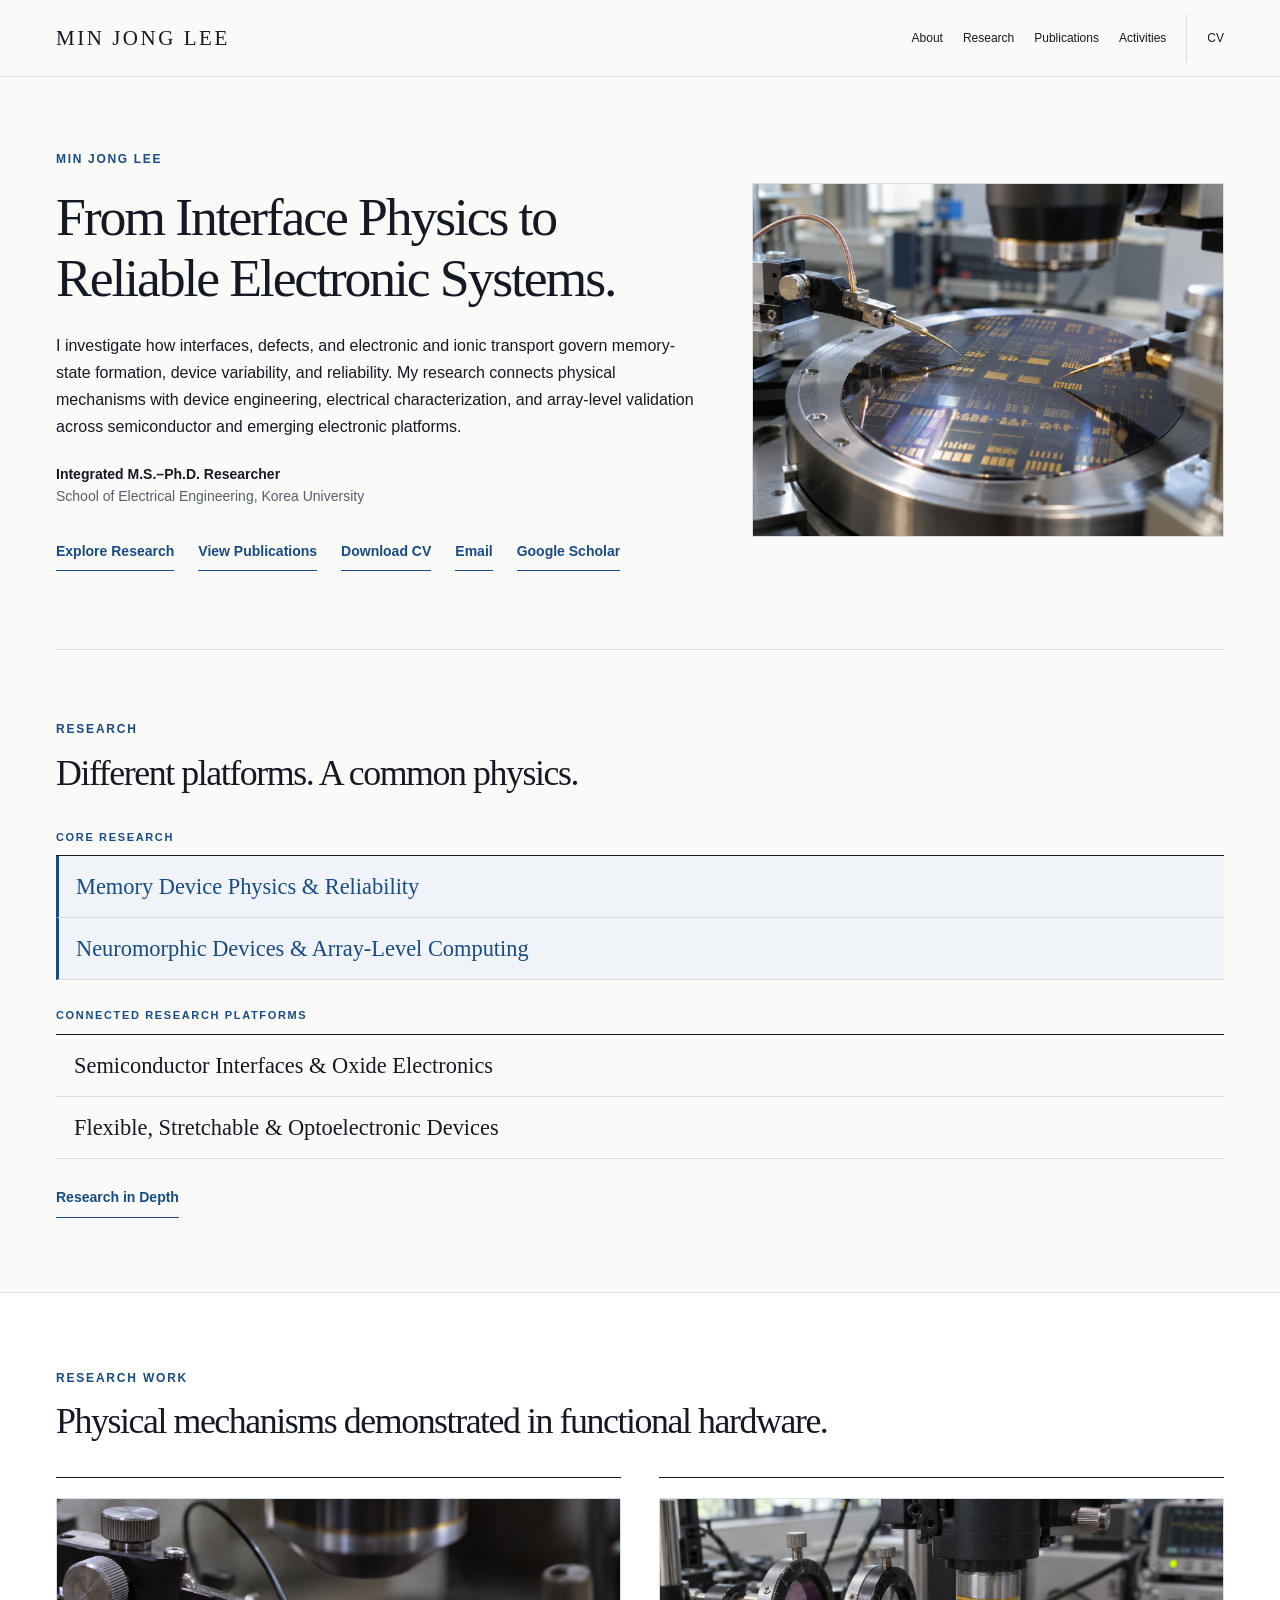
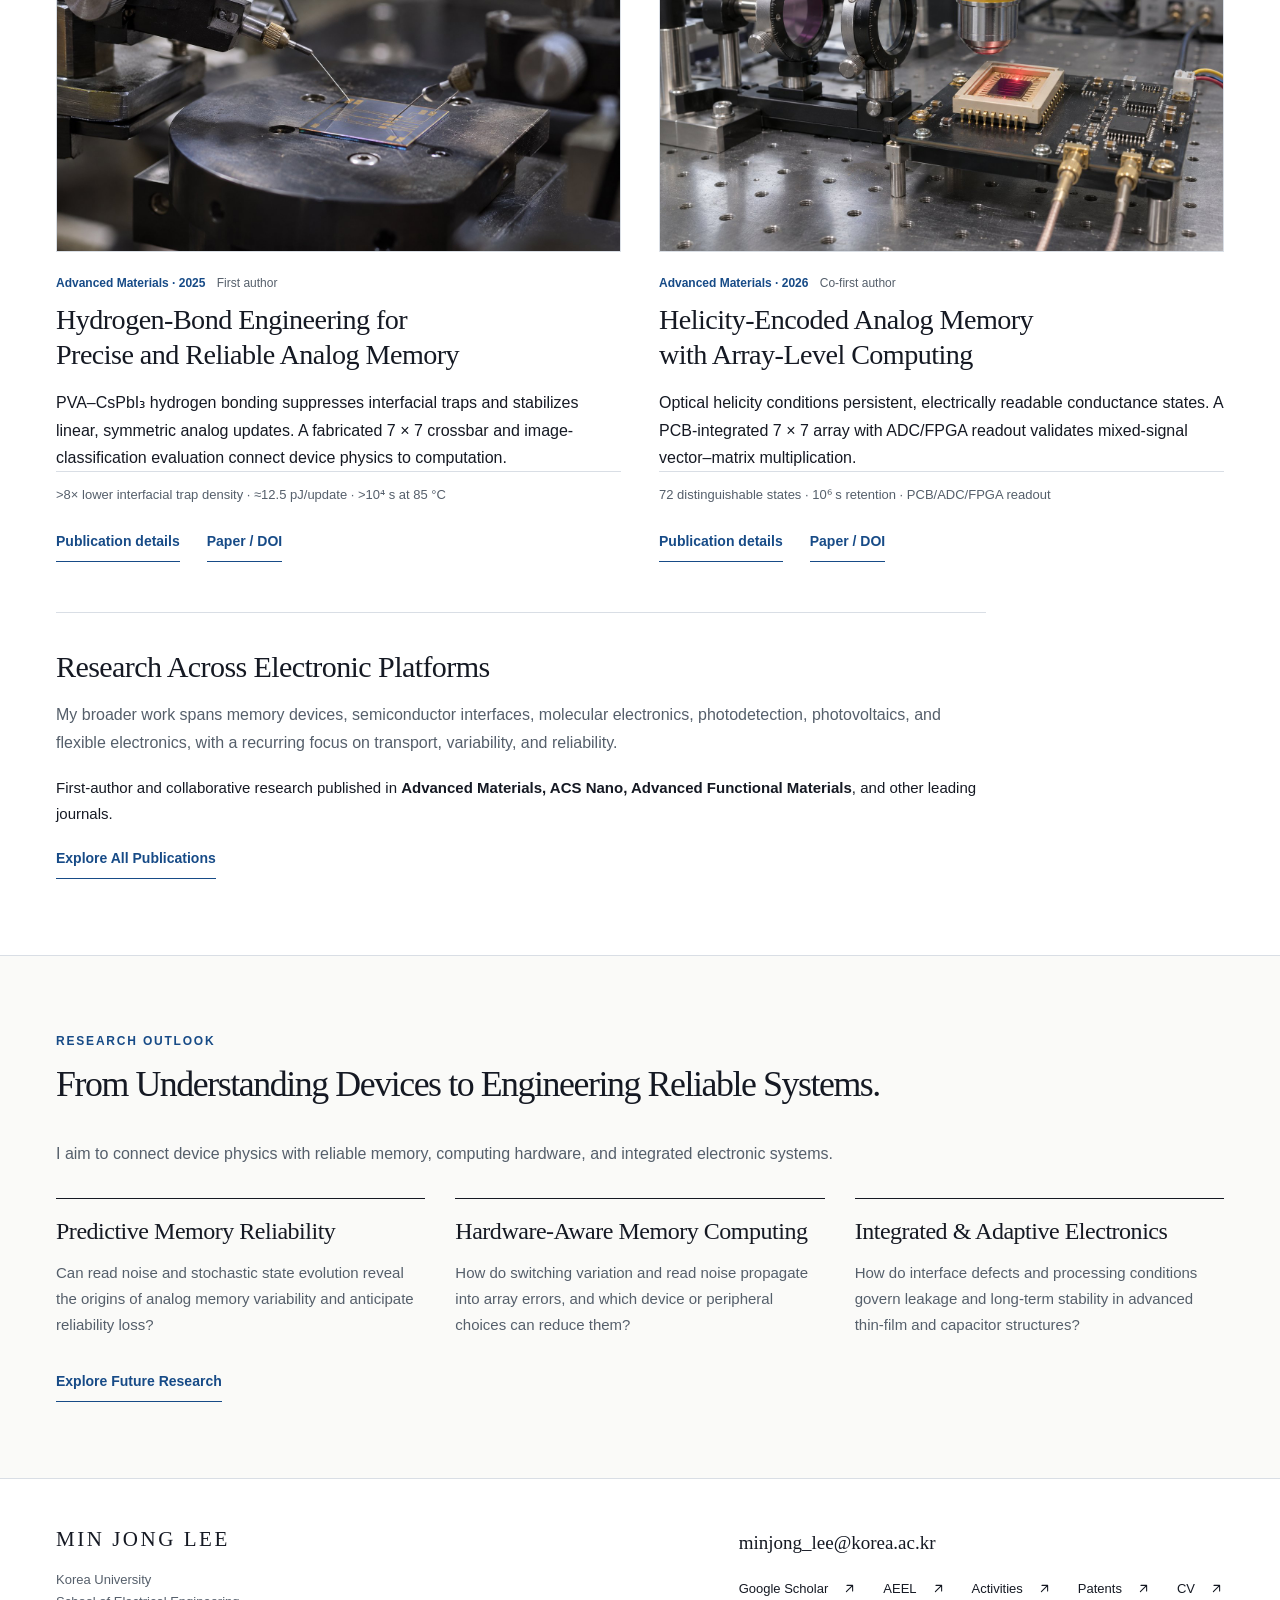
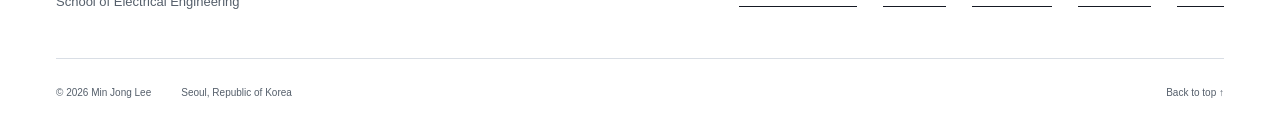
==== index.html @ 6eee5df8 "Strengthen academic research portfolio content" ====
<!doctype html>
<html lang="en">
<head>
  <meta charset="utf-8">
  <meta name="viewport" content="width=device-width, initial-scale=1">
  <title>From Interface Physics to Reliable Electronic Systems — Min Jong Lee</title>
  <meta name="description" content="Min Jong Lee connects memory device physics and reliability with neuromorphic hardware, semiconductor interfaces, and emerging electronic systems.">
  <meta name="theme-color" content="#fafaf8">
  <link rel="canonical" href="https://minjonglee.github.io/">
  <meta property="og:type" content="website">
  <meta property="og:site_name" content="Min Jong Lee · Device Physics and Reliability">
  <meta property="og:title" content="From Interface Physics to Reliable Electronic Systems — Min Jong Lee">
  <meta property="og:description" content="Min Jong Lee connects memory device physics and reliability with neuromorphic hardware, semiconductor interfaces, and emerging electronic systems.">
  <meta property="og:url" content="https://minjonglee.github.io/">
  <meta property="og:image" content="https://minjonglee.github.io/assets/social-preview.png">
  <meta property="og:image:width" content="1200"><meta property="og:image:height" content="630">
  <meta property="og:image:alt" content="Min Jong Lee — From Interface Physics to Reliable Electronic Systems">
  <meta name="twitter:card" content="summary_large_image">
  <link rel="icon" type="image/svg+xml" href="favicon.svg">
  <link rel="stylesheet" href="styles.css?v=20261123-refine-4">
  <script src="script.js?v=20261122-research" defer></script>
  <script type="application/ld+json">{"@context":"https://schema.org","@type":"Person","name":"Min Jong Lee","url":"https://minjonglee.github.io/","email":"mailto:minjong_lee@korea.ac.kr","affiliation":{"@type":"CollegeOrUniversity","name":"Korea University"},"sameAs":["https://scholar.google.co.kr/citations?user=-BlGIHUAAAAJ&hl=ko"]}</script>

</head>
<body class="" id="top">
  <a class="skip-link" href="#main">Skip to content</a>
  <header class="site-header"><div class="header-inner shell">
    <a class="brand" href="index.html" aria-label="Min Jong Lee, home">MIN JONG LEE<span class="brand-dot" aria-hidden="true">.</span></a>
    <button class="menu-toggle" type="button" aria-expanded="false" aria-controls="primary-nav" aria-label="Open navigation" hidden><span>Menu</span><span class="menu-symbol" aria-hidden="true">+</span></button>
    <nav id="primary-nav" class="primary-nav" aria-label="Primary navigation"><a href="about.html">About</a><a href="research.html">Research</a><a href="publications.html">Publications</a><a href="activities.html">Activities</a><a class="nav-cv" href="cv.html">CV</a></nav>
  </div></header>
  <main id="main" tabindex="-1"><section class="home-hero shell" aria-labelledby="home-title">
    <div class="home-hero-grid"><div class="home-hero-copy">
      <p class="home-name">Min Jong Lee</p>
      <h1 id="home-title">From Interface Physics to Reliable Electronic Systems.</h1>
      <p class="home-deck">I investigate how interfaces, defects, and electronic and ionic transport govern memory-state formation, device variability, and reliability. My research connects physical mechanisms with device engineering, electrical characterization, and array-level validation across semiconductor and emerging electronic platforms.</p>
      <p class="home-affiliation"><strong>Integrated M.S.–Ph.D. Researcher</strong><br>School of Electrical Engineering, Korea University</p>
      <div class="editorial-link-row home-actions"><a class="editorial-link" href="research.html" >Explore Research</a><a class="editorial-link" href="publications.html" >View Publications</a><a class="editorial-link" href="assets/min-jong-lee-cv.pdf" download>Download CV</a><a class="editorial-link" href="mailto:minjong_lee@korea.ac.kr" >Email</a><a class="editorial-link" href="https://scholar.google.co.kr/citations?user=-BlGIHUAAAAJ&amp;hl=ko" target="_blank" rel="noopener noreferrer">Google Scholar</a></div>
    </div><figure class="scientific-visual hero-science"><img src="assets/home-hero-device-physics-v1.jpg" alt="Illustrative semiconductor wafer and probe station scene with contact needles and microscope optics; not a specific research result" width="1448" height="1086" style="object-position:center" fetchpriority="high" decoding="async"></figure></div>
  </section>
  <section class="editorial-section shell home-research" id="research" aria-labelledby="home-research-title">
    <div class="editorial-heading"><p class="eyebrow">Research</p><h2 id="home-research-title">Different platforms. A common physics.</h2></div>
    <div class="editorial-research-groups"><div class="editorial-research-group"><p class="area-type">Core research</p><ul class="editorial-research-list"><li class="is-core"><a href="research.html#memory"><span>Memory Device Physics &amp; Reliability</span></a></li><li class="is-core"><a href="research.html#neuromorphic"><span>Neuromorphic Devices &amp; Array-Level Computing</span></a></li></ul></div><div class="editorial-research-group"><p class="area-type">Connected research platforms</p><ul class="editorial-research-list"><li class=""><a href="research.html#interfaces"><span>Semiconductor Interfaces &amp; Oxide Electronics</span></a></li><li class=""><a href="research.html#flexible"><span>Flexible, Stretchable &amp; Optoelectronic Devices</span></a></li></ul></div></div>
    <a class="editorial-link" href="research.html" >Research in Depth</a>
  </section>
  <section class="editorial-section editorial-work-section" id="featured" aria-labelledby="home-work-title"><div class="shell">
    <div class="editorial-heading"><p class="eyebrow">Research Work</p><h2 id="home-work-title">Physical mechanisms demonstrated in functional hardware.</h2></div>
    <div class="editorial-work-grid"><article class="editorial-work" id="feature-paper-02">
      <figure class="scientific-visual editorial-work-image"><img src="assets/artwork/featured-neuromorphic-user-photo.jpg" alt="Stylized chip beneath a microscope objective with electrical contact probes" width="1586" height="992" style="object-position:center" loading="lazy" decoding="async"></figure>
      <div class="editorial-work-copy">
        <p class="editorial-meta">Advanced Materials · 2025 <span>First author</span></p>
        <h3>Hydrogen-Bond Engineering for Precise and Reliable Analog Memory</h3>
        <p class="editorial-work-description">PVA–CsPbI₃ hydrogen bonding suppresses interfacial traps and stabilizes linear, symmetric analog updates. A fabricated 7 × 7 crossbar and image-classification evaluation connect device physics to computation.</p>
        <p class="editorial-evidence">&gt;8× lower interfacial trap density · ≈12.5 pJ/update · &gt;10⁴ s at 85 °C</p>
        <div class="editorial-link-row"><a class="editorial-link" href="publications.html#paper-02" >Publication details</a><a class="editorial-link" href="https://doi.org/10.1002/adma.202511728" target="_blank" rel="noopener noreferrer">Paper / DOI</a></div>
      </div>
    </article><article class="editorial-work" id="feature-paper-22">
      <figure class="scientific-visual editorial-work-image"><img src="assets/artwork/featured-chiral-user-photo.jpg" alt="Stylized optical probe setup with filters and an illuminated chip beneath a microscope objective" width="1586" height="992" style="object-position:center" loading="lazy" decoding="async"></figure>
      <div class="editorial-work-copy">
        <p class="editorial-meta">Advanced Materials · 2026 <span>Co-first author</span></p>
        <h3>Helicity-Encoded Analog Memory with Array-Level Computing</h3>
        <p class="editorial-work-description">Optical helicity conditions persistent, electrically readable conductance states. A PCB-integrated 7 × 7 array with ADC/FPGA readout validates mixed-signal vector–matrix multiplication.</p>
        <p class="editorial-evidence">72 distinguishable states · 10⁶ s retention · PCB/ADC/FPGA readout</p>
        <div class="editorial-link-row"><a class="editorial-link" href="publications.html#paper-22" >Publication details</a><a class="editorial-link" href="https://doi.org/10.1002/adma.75308" target="_blank" rel="noopener noreferrer">Paper / DOI</a></div>
      </div>
    </article></div>
    <div class="editorial-breadth">
      <h3>Research Across Electronic Platforms</h3>
      <p>My broader work spans memory devices, semiconductor interfaces, molecular electronics, photodetection, photovoltaics, and flexible electronics, with a recurring focus on transport, variability, and reliability.</p>
      <p class="journal-line">First-author and collaborative research published in <strong>Advanced Materials, ACS Nano, Advanced Functional Materials</strong>, and other leading journals.</p>
      <a class="editorial-link" href="publications.html" >Explore All Publications</a>
    </div>
  </div></section>
  <section class="editorial-section shell editorial-outlook" id="outlook" aria-labelledby="home-outlook-title">
    <div class="editorial-heading"><p class="eyebrow">Research Outlook</p><h2 id="home-outlook-title">From Understanding Devices to Engineering Reliable Systems.</h2></div>
    <p class="editorial-intro">I aim to connect device physics with reliable memory, computing hardware, and integrated electronic systems.</p>
    <div class="editorial-direction-grid"><article><h3>Predictive Memory Reliability</h3><p>Can read noise and stochastic state evolution reveal the origins of analog memory variability and anticipate reliability loss?</p></article><article><h3>Hardware-Aware Memory Computing</h3><p>How do switching variation and read noise propagate into array errors, and which device or peripheral choices can reduce them?</p></article><article><h3>Integrated &amp; Adaptive Electronics</h3><p>How do interface defects and processing conditions govern leakage and long-term stability in advanced thin-film and capacitor structures?</p></article></div>
    <a class="editorial-link" href="research.html#directions" >Explore Future Research</a>
  </section></main>
  <footer class="site-footer" id="contact"><div class="shell"><div class="footer-top"><div><a class="brand" href="index.html">MIN JONG LEE</a><p>Korea University<br>School of Electrical Engineering</p></div><div class="footer-contact"><a class="footer-email" href="mailto:minjong_lee@korea.ac.kr">minjong_lee@korea.ac.kr</a><div class="profile-links"><a class="text-link" href="https://scholar.google.co.kr/citations?user=-BlGIHUAAAAJ&amp;hl=ko" >Google Scholar <svg viewBox="0 0 24 24" width="15" height="15" fill="none" stroke="currentColor" stroke-width="1.7" stroke-linecap="round" stroke-linejoin="round" aria-hidden="true" focusable="false"><path d="M7 17 17 7M8 7h9v9"/></svg></a><a class="text-link" href="https://shimgrp.korea.ac.kr/" >AEEL <svg viewBox="0 0 24 24" width="15" height="15" fill="none" stroke="currentColor" stroke-width="1.7" stroke-linecap="round" stroke-linejoin="round" aria-hidden="true" focusable="false"><path d="M7 17 17 7M8 7h9v9"/></svg></a><a class="text-link" href="activities.html" >Activities <svg viewBox="0 0 24 24" width="15" height="15" fill="none" stroke="currentColor" stroke-width="1.7" stroke-linecap="round" stroke-linejoin="round" aria-hidden="true" focusable="false"><path d="M7 17 17 7M8 7h9v9"/></svg></a><a class="text-link" href="patents.html" >Patents <svg viewBox="0 0 24 24" width="15" height="15" fill="none" stroke="currentColor" stroke-width="1.7" stroke-linecap="round" stroke-linejoin="round" aria-hidden="true" focusable="false"><path d="M7 17 17 7M8 7h9v9"/></svg></a><a class="text-link" href="cv.html" >CV <svg viewBox="0 0 24 24" width="15" height="15" fill="none" stroke="currentColor" stroke-width="1.7" stroke-linecap="round" stroke-linejoin="round" aria-hidden="true" focusable="false"><path d="M7 17 17 7M8 7h9v9"/></svg></a></div></div></div><div class="footer-bottom"><span>© <span id="copyright-year">2026</span> Min Jong Lee</span><span>Seoul, Republic of Korea</span><a href="#top">Back to top ↑</a></div></div></footer>
</body>
</html>
---- styles.css ----
:root { --paper:#fafaf8; --white:#fff; --ink:#151923; --muted:#555f6b; --line:#d9dee5; --soft:#f0f3f6; --accent:#174b87; --serif:Georgia,'Times New Roman',serif; --sans:'Segoe UI',Arial,sans-serif; --max:1200px; color-scheme:light; }
* { box-sizing:border-box; }
html { scroll-padding-top:110px; }
body { margin:0; color:var(--ink); background:var(--paper); font-family:var(--sans); font-size:16px; line-height:1.7; -webkit-font-smoothing:antialiased; }
a { color:inherit; text-decoration-thickness:1px; text-underline-offset:.22em; }
a:hover { color:var(--accent); }
button { font:inherit; color:inherit; cursor:pointer; }
a,button { touch-action:manipulation; }
button:focus-visible,a:focus-visible,input:focus-visible,select:focus-visible,[tabindex]:focus-visible { outline:2px solid var(--accent); outline-offset:3px; }
::selection { background:#dbe8f4; color:var(--ink); }
[hidden] { display:none!important; }
img,svg { display:block; max-width:100%; }
img { height:auto; }
figure,p,ul,ol,dl { margin:0; }
p+p { margin-top:1em; }
h1,h2,h3,h4 { margin:0; text-wrap:balance; }
h1,h2 { font-family:var(--serif); font-weight:400; line-height:1.12; letter-spacing:-.04em; }
h1 { font-size:clamp(42px,5vw,70px); }
h2 { font-size:clamp(34px,3.2vw,46px); }
h3 { font-size:22px; line-height:1.35; font-weight:500; letter-spacing:-.02em; }
em { font-weight:inherit; }
main:focus { outline:none; }
.shell { width:min(calc(100% - 112px),var(--max)); margin-inline:auto; }
.section { padding-block:90px; }
.eyebrow,.area-type { font-size:10px; letter-spacing:.15em; line-height:1.6; font-weight:600; text-transform:uppercase; margin-bottom:20px; color:var(--accent); }
.record-note { font-size:12px; line-height:1.75; color:var(--muted); }
.record-note { margin-top:23px; max-width:720px; }
.section-intro { max-width:720px; color:var(--muted); margin:22px 0 38px; }
.section-heading { display:flex; align-items:end; justify-content:space-between; gap:30px; margin-bottom:42px; }
.section-heading .eyebrow { margin-bottom:15px; }
.text-link { display:inline-flex; align-items:center; gap:14px; font-size:13px; line-height:1.5; font-weight:500; text-decoration:none; border:0; border-bottom:1px solid currentColor; background:transparent; padding:7px 0; min-height:36px; }
.text-link span { font-size:17px; }
.text-link svg,.activity-coverage svg { flex:none; width:15px; height:15px; }
.link-row,.profile-links,.research-actions { display:flex; align-items:center; flex-wrap:wrap; gap:14px 26px; }
.profile-links { margin-top:26px; }
.tags { list-style:none; display:flex; flex-wrap:wrap; gap:6px 14px; padding:0; margin:20px 0; }
.tags li { color:var(--muted); font-size:11px; line-height:1.8; }
.tags li:not(:last-child)::after { content:'/'; color:#85867e; margin-left:14px; }
.small-heading { font-size:11px; text-transform:uppercase; letter-spacing:.11em; font-weight:600; margin:27px 0 13px; }
.sr-only { position:absolute; width:1px; height:1px; overflow:hidden; clip-path:inset(50%); white-space:nowrap; }
.skip-link { position:fixed; top:10px; left:20px; padding:10px 20px; background:white; z-index:100; transform:translateY(-200%); }
.skip-link:focus { transform:none; }

/* Shared navigation and footer. */
.site-header { position:sticky; top:0; z-index:20; background:rgba(250,250,248,.98); border-bottom:1px solid var(--line); }
.header-inner { min-height:76px; display:flex; align-items:center; justify-content:space-between; gap:28px; }
.brand { font-family:var(--serif); font-size:21px; letter-spacing:.12em; font-weight:400; text-decoration:none; white-space:nowrap; line-height:1; }
.brand-dot { display:none; }
.primary-nav { display:flex; align-items:center; gap:20px; }
.primary-nav a { font-size:12px; text-decoration:none; padding:14px 0; position:relative; }
.primary-nav a[aria-current='page'] { color:var(--accent); }
.primary-nav a[aria-current='page']::after { content:''; position:absolute; bottom:8px; left:0; right:0; height:2px; background:var(--accent); }
.primary-nav .nav-cv { border-left:1px solid var(--line); padding-left:20px; }
.menu-toggle { border:0; background:none; padding:12px 0 12px 18px; font-size:13px; min-height:44px; align-items:center; gap:18px; }
.menu-symbol { font-size:22px; line-height:1; }
.site-footer { border-top:1px solid var(--line); background:var(--white); padding:48px 0 24px; }
.footer-top { display:flex; justify-content:space-between; align-items:start; gap:35px; }
.footer-top>div>p { margin-top:15px; color:var(--muted); font-size:13px; }
.footer-email { display:inline-block; font-family:var(--serif); font-size:19px; text-decoration:none; overflow-wrap:anywhere; }
.footer-top .profile-links { margin-top:12px; }
.footer-bottom { display:flex; gap:30px; align-items:center; border-top:1px solid var(--line); margin-top:45px; padding-top:20px; color:var(--muted); font-size:10px; }
.footer-bottom a { margin-left:auto; text-decoration:none; padding:5px 0; }

/* Home: identity, evidence, science, work, present activity. */
.home-hero { padding-block:74px 82px; border-bottom:1px solid var(--line); }
.home-hero-grid { display:grid; grid-template-columns:minmax(0,1.18fr) minmax(0,.82fr); gap:76px; align-items:center; }
.home-hero-text-only { grid-template-columns:minmax(0,1fr); max-width:800px; }
.home-name { font-size:13px; font-weight:600; letter-spacing:.16em; margin-bottom:27px; }
.home-hero h1 { font-size:clamp(48px,4.5vw,63px); line-height:1.12; max-width:830px; }
.accent-phrase { color:var(--accent); }
.home-deck { font-size:17px; line-height:1.78; max-width:700px; margin-top:28px; }
.hero-focus { display:grid; grid-template-columns:1fr 1fr; gap:28px; max-width:690px; margin-top:30px; }
.hero-focus>div { border-top:1px solid var(--line); padding-top:13px; }
.hero-focus dt { color:var(--muted); font-size:11px; }
.hero-focus dd { margin:5px 0 0; font-family:var(--serif); font-size:18px; line-height:1.35; overflow-wrap:anywhere; }
.home-affiliation { font-size:13px; color:var(--muted); margin-top:25px; }
.home-contact { display:flex; gap:10px; align-items:center; margin-top:9px; color:var(--muted); font-size:12px; }
.home-contact a { color:var(--accent); text-decoration:none; border-bottom:1px solid var(--line); }
.home-contact a:hover { color:var(--ink); border-color:var(--ink); }
.home-actions { display:flex; flex-wrap:wrap; align-items:center; gap:12px 31px; margin-top:29px; }
.home-actions .text-link { font-size:14px; }
.home-actions .text-link svg { width:16px; height:16px; }
.home-hero .hero-science { align-self:center; min-height:0; }
.home-highlights { padding-block:0; }
.home-evidence-strip { display:grid; grid-template-columns:repeat(4,minmax(0,1fr)); border-bottom:1px solid var(--line); }
.home-evidence-strip a { min-width:0; color:inherit; text-decoration:none; padding:25px 25px 27px 0; }
.home-evidence-strip a+a { border-left:1px solid var(--line); padding-left:25px; }
.home-evidence-strip strong { display:block; color:var(--accent); font-family:var(--serif); font-size:26px; line-height:1.1; font-weight:400; }
.home-evidence-strip span { display:block; font-size:13px; font-weight:600; line-height:1.45; margin-top:7px; }
.home-evidence-strip small { display:block; color:var(--muted); font-size:11px; line-height:1.55; margin-top:5px; }
.home-evidence-strip a:hover strong,.home-evidence-strip a:focus-visible strong { color:var(--ink); }
.home-section-head { display:flex; justify-content:space-between; align-items:baseline; gap:30px; margin-bottom:36px; }
.home-section-head h2 { font-size:clamp(34px,3.1vw,44px); }
.home-research { padding-block:78px 88px; }
.home-research-sequence { border-top:1px solid var(--ink); }
.home-research-row { display:grid; grid-template-columns:54px minmax(0,1fr) 24px; gap:30px; align-items:start; border-bottom:1px solid var(--line); padding:25px 0 27px; text-decoration:none; }
.home-research-number { color:var(--accent); font-size:12px; font-weight:600; padding-top:8px; }
.home-research-row h3 { font-family:var(--serif); font-size:clamp(26px,2.7vw,34px); line-height:1.25; font-weight:400; }
.home-research-row p { color:var(--muted); font-size:14px; line-height:1.65; max-width:700px; margin-top:7px; }
.home-research-row small { display:block; color:var(--accent); font-size:11px; margin-top:9px; }
.home-research-row.is-prospective { border-bottom-style:dashed; }
.home-research-arrow { color:var(--muted); padding-top:6px; display:flex; justify-content:flex-end; }
.home-research-arrow svg { width:17px; height:17px; }
.home-research-row:hover .home-research-arrow { color:var(--accent); }
.home-foundation { color:var(--muted); font-size:13px; line-height:1.7; margin-top:20px; }
.home-foundation a { color:var(--ink); text-decoration:none; border-bottom:1px solid var(--line); }
.home-foundation a:hover { color:var(--accent); border-color:var(--accent); }
.home-featured { border-block:1px solid var(--line); background:var(--white); padding-block:85px 97px; }
.featured-grid { display:grid; grid-template-columns:repeat(3,minmax(0,1fr)); gap:30px; }
.featured-work { display:block; border-top:1px solid var(--line); padding:22px 0 0; }
.featured-work:last-child { padding-bottom:0; }
.research-figure img,.selected-figure img { width:100%; aspect-ratio:8/5; object-fit:contain; background:var(--soft); }
.featured-copy { max-width:700px; }
.work-source { font-size:12px; color:var(--accent); line-height:1.6; }
.work-authorship { margin-left:10px; color:var(--muted); font-size:11px; }
.featured-copy h3 { font-family:var(--serif); font-size:clamp(24px,2.2vw,30px); line-height:1.25; font-weight:400; margin-top:8px; }
.work-contribution { font-size:14px; line-height:1.65; max-width:570px; margin-top:12px; }
.work-question { color:var(--ink); font-family:var(--serif); font-size:17px; line-height:1.5; margin-top:14px; }
.work-question span,.work-evidence span { display:block; color:var(--muted); font-family:var(--sans); font-size:10px; font-weight:600; line-height:1.5; letter-spacing:.08em; text-transform:uppercase; margin-bottom:4px; }
.work-evidence { color:var(--accent); font-size:12px; line-height:1.65; border-top:1px solid var(--line); padding-top:10px; margin-top:14px; }
.featured-actions { display:flex; flex-wrap:wrap; align-items:baseline; gap:0 20px; }
.featured-actions .text-link { font-size:12px; margin-top:13px; }
.featured-copy .text-link { margin-top:18px; }
.work-status { display:inline-block; color:var(--muted); font-size:12px; margin-top:17px; }
.work-doi { display:inline-block; font-size:11px; color:var(--muted); margin-left:24px; overflow-wrap:anywhere; }
.home-breadth { padding-block:78px 86px; border-bottom:1px solid var(--line); }
.home-breadth .home-section-head { align-items:end; }
.home-breadth .home-section-head>div>p { max-width:760px; color:var(--muted); font-size:14px; line-height:1.7; margin-top:12px; }
.home-breadth-grid { display:grid; grid-template-columns:repeat(2,minmax(0,1fr)); gap:44px; }
.home-breadth-area { border-top:1px solid var(--ink); padding-top:20px; }
.home-breadth-area h3 { font-family:var(--serif); font-size:26px; font-weight:400; line-height:1.3; }
.home-breadth-area>p { color:var(--muted); font-size:14px; line-height:1.7; margin-top:9px; max-width:540px; }
.home-breadth-area ul { list-style:none; padding:0; margin-top:18px; }
.home-breadth-area li { border-top:1px solid var(--line); padding:11px 0; }
.home-breadth-area li a { display:block; font-size:13px; line-height:1.55; text-decoration:none; }
.home-breadth-area li span { display:block; color:var(--muted); font-size:11px; line-height:1.5; margin-top:4px; }
.home-activities { padding-block:80px 92px; }
.home-activity-list { border-top:1px solid var(--ink); display:grid; grid-template-columns:repeat(2,minmax(0,1fr)); gap:32px; }
.home-activity-list article { padding-top:20px; }
.home-activity-list article p,.home-activity-empty { color:var(--muted); font-size:13px; }
.activity-category { display:inline-block; border:1px solid var(--line); color:var(--accent); font-size:10px; font-weight:600; line-height:1.4; letter-spacing:.02em; padding:2px 6px; margin-right:9px; vertical-align:baseline; }
.home-activity-list h3 { font-family:var(--serif); font-size:23px; font-weight:400; margin-top:8px; overflow-wrap:anywhere; }
.home-activity-list h3 a { text-decoration:none; }
.portrait { aspect-ratio:3/4; width:100%; max-width:354px; }
.portrait img { width:100%; height:100%; object-fit:cover; object-position:center; }
.scientific-visual { margin:0; background:var(--white); border:1px solid var(--line); overflow:hidden; }
.scientific-visual img { width:100%; aspect-ratio:4/3; object-fit:contain; background:var(--white); }
.hero-science img { aspect-ratio:4/3; object-fit:cover; }
.research-hero-image { padding-top:35px; }.research-hero-visual img { aspect-ratio:16/9; object-fit:cover; }
.scientific-visual figcaption { padding:10px 14px; border-top:1px solid var(--line); color:var(--muted); font-size:10px; letter-spacing:.04em; }
.hero-science { min-height:0; }
.featured-work .scientific-visual { margin-bottom:18px; }
.featured-work .scientific-visual img,.selected-publication .scientific-visual img { aspect-ratio:8/5; object-fit:cover; }

/* Research: one diagram, followed by evidence and an explicitly prospective end. */
.page-hero { padding-top:65px; padding-bottom:58px; border-bottom:1px solid var(--line); }
.page-hero h1 { font-size:clamp(42px,4.4vw,60px); max-width:1000px; }
.page-hero .eyebrow { margin-bottom:25px; }
.page-deck { font-size:17px; color:var(--muted); line-height:1.8; max-width:720px; margin-top:26px; }
.page-hero .link-row { margin-top:23px; }
.research-map-wrap { padding-top:60px; }
.research-map { border-block:1px solid var(--line); padding:33px 0; display:grid; grid-template-columns:minmax(0,1fr) minmax(0,1.55fr) minmax(0,1fr); gap:38px; text-align:left; }
.research-map span { display:block; font-size:11px; color:var(--muted); margin-bottom:6px; }
.research-map strong { display:block; font-family:var(--serif); font-weight:400; line-height:1.25; }
.map-core strong { font-size:27px; color:var(--accent); }
.map-core::after,.map-platforms::after { content:none; }
.map-platforms { display:grid; grid-template-columns:1fr; gap:0; border-inline:1px solid var(--line); padding-inline:35px; }
.map-platforms>div { border-top:1px solid var(--line); padding:8px 0; font-family:var(--serif); font-size:19px; line-height:1.3; }
.map-platforms>div:first-child { border-top:0; padding-top:0; }
.map-platforms p { color:var(--muted); font-size:12px; line-height:1.55; border-top:1px solid var(--line); padding-top:12px; margin-top:14px; }
.map-future { border-top:0; padding-top:0; }
.map-future strong { font-size:25px; color:var(--accent); }
.research-chapter-head { padding-top:68px; }
.research-chapter-head .area-type { margin-bottom:9px; }
.research-chapter-head h2 { font-size:clamp(33px,3.3vw,43px); }
.research-sequence { display:grid; grid-template-columns:repeat(3,minmax(0,1fr)); gap:0; list-style:none; padding-block:28px; margin-top:28px; border-block:1px solid var(--line); }
.research-sequence li { position:relative; color:var(--accent); font-size:13px; font-weight:600; line-height:1.5; padding:0 34px; border-left:1px solid var(--line); }
.research-sequence li:first-child { border-left:0; padding-left:0; }.research-sequence li:last-child { padding-right:0; }
.research-sequence li:not(:last-child)::after { content:'→'; position:absolute; right:13px; color:var(--muted); }
.research-area { display:grid; grid-template-columns:minmax(0,.7fr) minmax(0,1.2fr); gap:85px; border-bottom:1px solid var(--line); }
.research-area-heading h3 { font-family:var(--serif); font-size:clamp(32px,3vw,42px); font-weight:400; line-height:1.2; }
.research-area-heading .scientific-visual { margin-top:28px; }
.research-area-heading .scientific-visual img { aspect-ratio:8/5; object-fit:contain; }
.research-area-body { max-width:720px; }
.research-area-body .research-question { font-family:var(--serif); font-size:28px; font-weight:400; line-height:1.4; margin-bottom:23px; }
.research-question-label { color:var(--accent); font-size:11px; font-weight:600; letter-spacing:.07em; text-transform:uppercase; margin-bottom:7px; }
.research-facts { border-top:1px solid var(--line); }
.research-facts>div { display:grid; grid-template-columns:145px minmax(0,1fr); gap:22px; border-bottom:1px solid var(--line); padding:14px 0; }
.research-facts dt { color:var(--accent); font-size:11px; line-height:1.6; }
.research-facts dd { color:var(--ink); font-size:14px; line-height:1.6; }
.research-area-body>p { font-size:15px; line-height:1.8; color:var(--muted); margin-top:17px; }
.research-area-body .research-finding { color:var(--ink); font-size:14px; line-height:1.7; }
.research-metrics { display:grid; grid-template-columns:repeat(4,minmax(0,1fr)); gap:0; border-block:1px solid var(--line); margin-top:23px; }
.research-metrics>div { padding:15px 10px 15px 0; }
.research-metrics>div+div { border-left:1px solid var(--line); padding-left:12px; }
.research-metrics dt { color:var(--accent); font-family:var(--serif); font-size:25px; line-height:1.15; }
.research-metrics dd { color:var(--muted); font-size:10px; line-height:1.5; margin-top:7px; }
.research-area-body>p strong { color:var(--ink); font-weight:600; }
.research-area-body .record-note { font-size:12px; }
.research-actions { margin-top:22px; }
.research-foundations { padding-block:4px 76px; border-bottom:1px solid var(--line); }
.research-foundation-grid { display:grid; grid-template-columns:repeat(2,minmax(0,1fr)); gap:44px; margin-top:29px; }
.research-foundation { border-top:1px solid var(--ink); padding-top:22px; min-width:0; }
.foundation-science img { aspect-ratio:8/5; object-fit:contain; }
.research-foundation h3 { font-family:var(--serif); font-size:26px; font-weight:400; margin-top:17px; }
.research-foundation>p { color:var(--muted); font-size:14px; line-height:1.7; margin-top:10px; max-width:530px; }
.research-foundation .small-heading { margin-top:21px; }
.research-foundation .paper-references { margin-top:8px; }
.research-foundation .text-link { font-size:12px; }
.research-expertise { padding-block:66px 72px; border-bottom:1px solid var(--line); }
.research-expertise .research-chapter-head { padding:0 0 24px; }
.research-expertise .research-chapter-head>p:last-child { color:var(--muted); font-size:13px; line-height:1.65; max-width:710px; margin-top:11px; }
.expertise-row { display:grid; grid-template-columns:minmax(190px,.45fr) minmax(0,1fr); gap:36px; border-top:1px solid var(--line); padding:19px 0 22px; }
.expertise-row h3 { font-family:var(--serif); font-size:21px; font-weight:400; line-height:1.35; }
.expertise-row p { color:var(--muted); font-size:13px; line-height:1.65; max-width:700px; }
.expertise-row .expertise-evidence { font-size:11px; margin-top:7px; }
.expertise-evidence a { color:var(--accent); text-underline-offset:3px; }
.research-vision { padding-block:69px 72px; border-bottom:1px solid var(--line); }
.research-vision h2 { font-size:clamp(32px,3.2vw,42px); max-width:870px; margin-top:9px; }
.research-vision>p:not(.area-type) { color:var(--muted); font-size:15px; line-height:1.75; max-width:760px; margin-top:17px; }
.research-vision ol { display:grid; grid-template-columns:repeat(3,minmax(0,1fr)); gap:25px; list-style-position:inside; padding:0; margin-top:30px; border-top:1px solid var(--line); }
.research-vision li { color:var(--ink); font-family:var(--serif); font-size:18px; line-height:1.45; padding-top:16px; }
.research-future-wrap { border-bottom:1px solid var(--line); padding-bottom:78px; }
.research-future { display:grid; grid-template-columns:minmax(0,1fr) minmax(0,.9fr); gap:64px; align-items:start; padding-top:29px; }
.research-future h2 { font-size:clamp(32px,3vw,42px); }
.research-future-question { font-family:var(--serif); font-size:23px; line-height:1.4; max-width:660px; margin:21px 0 24px; }
.future-science img { aspect-ratio:8/5; object-fit:contain; }
.research-future .research-actions { margin-top:18px; }
.research-emerging { border-top:1px dashed var(--accent); }
.research-contributions,.research-directions { padding-block:68px 76px; border-bottom:1px solid var(--line); }
.research-contributions .research-chapter-head,.research-directions .research-chapter-head { padding-top:0; padding-bottom:27px; }
.research-contributions .research-chapter-head>p:last-child { max-width:710px; color:var(--muted); font-size:14px; line-height:1.7; margin-top:12px; }
.contribution-entry,.research-direction { display:grid; grid-template-columns:minmax(220px,.55fr) minmax(0,1fr); gap:52px; border-top:1px solid var(--line); padding:27px 0 32px; }
.contribution-heading h3,.research-direction h3 { font-family:var(--serif); font-size:clamp(23px,2.25vw,30px); font-weight:400; line-height:1.28; margin-top:8px; }
.contribution-journal { color:var(--muted); font-size:12px; line-height:1.55; margin-top:13px; }
.contribution-body .research-facts { border-top:0; }
.contribution-body .research-facts>div:first-child { padding-top:0; }
.contribution-paper { font-size:13px; line-height:1.65; margin-top:18px; }
.contribution-paper>a:first-child { color:var(--ink); text-underline-offset:3px; }
.contribution-paper .text-link { font-size:12px; }
.contribution-source { color:var(--muted); font-size:11px; line-height:1.6; margin-top:7px; }
.platform-evidence { border-top:1px solid var(--ink); margin-top:40px; padding-top:28px; }
.platform-evidence-heading { display:grid; grid-template-columns:minmax(220px,.55fr) minmax(0,1fr); gap:52px; margin-bottom:18px; }
.platform-evidence-heading h3 { font-family:var(--serif); font-size:28px; font-weight:400; line-height:1.3; }
.platform-evidence-heading p { color:var(--muted); font-size:13px; line-height:1.65; max-width:680px; }
.platform-evidence>article { display:grid; grid-template-columns:minmax(220px,.55fr) minmax(0,1fr); gap:52px; border-top:1px solid var(--line); padding:19px 0 22px; }
.platform-evidence h4 { font-family:var(--serif); font-size:20px; font-weight:400; line-height:1.4; }
.platform-evidence h4 a { text-decoration-thickness:1px; }
.platform-evidence article div>p:last-child,.platform-evidence article>p { color:var(--muted); font-size:12px; line-height:1.65; margin-top:6px; }
.expertise-chain>div { display:grid; grid-template-columns:105px minmax(0,1fr); gap:14px; margin-bottom:7px; }
.expertise-chain dt { color:var(--accent); font-size:11px; }
.expertise-chain dd { color:var(--ink); font-size:13px; line-height:1.6; }
.research-direction>div:last-child>p { color:var(--muted); font-size:14px; line-height:1.7; max-width:700px; }
.research-direction .text-link { margin-top:13px; font-size:12px; }
.paper-references { padding:0; list-style:none; }
.paper-references li { border-top:1px solid var(--line); padding:13px 0; }
.paper-references a { display:block; font-size:13px; line-height:1.65; text-decoration:none; }
.paper-references a:hover { text-decoration:underline; }
.paper-references span { display:block; color:var(--muted); font-size:11px; margin-top:5px; }

/* Projects: full-width program titles and status-led editorial lists. */
.project-group { border-bottom:1px solid var(--line); padding-block:73px 77px; }
.project-group h2,.project-cases>h2 { font-size:clamp(33px,3.2vw,42px); margin-bottom:28px; }
.project-list { border-top:1px solid var(--ink); }
.project-entry { border-bottom:1px solid var(--line); padding:24px 0 26px; min-width:0; }
.project-entry h3 { font-family:var(--serif); font-size:clamp(21px,2.1vw,25px); font-weight:400; line-height:1.3; max-width:1000px; overflow-wrap:anywhere; word-break:keep-all; }
.project-translation { color:var(--muted); font-size:12px; line-height:1.6; margin-top:6px; overflow-wrap:anywhere; word-break:keep-all; }
.project-agency { color:var(--ink); font-size:13px; margin-top:11px; }
.project-role,.project-participation { color:var(--muted); font-size:12px; margin-top:3px; }
.project-summary { color:var(--muted); font-size:13px; line-height:1.65; max-width:760px; margin-top:10px; }
.project-contribution { margin-top:17px; padding-left:17px; border-left:2px solid var(--accent); max-width:760px; }
.project-contribution span { display:block; color:var(--accent); font-size:10px; font-weight:700; letter-spacing:.08em; text-transform:uppercase; }
.project-contribution p { color:var(--ink); font-size:14px; line-height:1.6; margin-top:4px; }
.project-relevance { display:grid; grid-template-columns:145px minmax(0,1fr); gap:22px; border-top:1px solid var(--line); max-width:920px; margin-top:17px; padding-top:13px; }
.project-relevance span { color:var(--accent); font-size:11px; font-weight:600; }
.project-relevance p { color:var(--ink); font-size:13px; line-height:1.65; }
.project-case-inline { border-top:1px solid var(--line); margin-top:24px; }
.project-case-inline summary { cursor:pointer; color:var(--accent); font-size:13px; font-weight:600; padding:16px 0; }
.project-case-inline summary:hover { color:var(--ink); }
.project-case-inline .project-detail { border:0; padding-top:7px; }
.project-case-inline .project-heading h3 { font-size:25px; }
.project-science { max-width:420px; margin-top:16px; }.project-science img { aspect-ratio:16/9; object-fit:cover; }
.project-links { display:flex; flex-wrap:wrap; gap:6px 22px; margin-top:13px; }
.project-links .text-link { font-size:12px; }
.project-detail { border-top:1px solid var(--line); padding:32px 0; }
.project-heading h3 { font-family:var(--serif); font-size:31px; font-weight:400; }
.project-state { color:var(--accent); font-size:11px; margin-bottom:12px; }
.project-body { max-width:820px; margin:22px 0 0 auto; }
.research-question { font-family:var(--serif); font-size:22px; line-height:1.45; margin-bottom:27px; }
.project-facts>div { display:grid; grid-template-columns:170px minmax(0,1fr); gap:20px; border-top:1px solid var(--line); padding:14px 0; }
dt { font-size:11px; letter-spacing:.03em; font-weight:600; }
dd { margin:0; font-size:14px; color:var(--muted); }
.project-cases { padding-block:72px 65px; border-bottom:1px solid var(--line); }
.project-cases .section-intro { margin:-10px 0 26px; }
.project-endnote { padding-bottom:72px; }

/* Publications: a restrained, searchable editorial bibliography. */
.publications-hero { padding-block:66px 43px; }
.publications-hero h1 { font-size:clamp(45px,4.5vw,64px); }
.publications-hero p { color:var(--muted); font-size:16px; margin-top:13px; max-width:720px; }
.section-tabs { display:flex; flex-wrap:wrap; align-items:center; gap:32px; min-height:55px; border-bottom:1px solid var(--line); }
.section-tabs a { display:inline-flex; align-items:center; align-self:stretch; position:relative; color:var(--muted); font-size:13px; font-weight:600; text-decoration:none; white-space:nowrap; }
.section-tabs a[aria-current='page'] { color:var(--accent); }
.section-tabs a[aria-current='page']::after { content:''; position:absolute; bottom:-1px; left:0; right:0; height:2px; background:var(--accent); }
.publications-section { padding-bottom:72px; }
.publication-controls { display:grid; grid-template-columns:minmax(0,1fr) 178px; gap:12px; }
.publication-controls input,.publication-controls select { width:100%; min-width:0; height:50px; border:1px solid var(--line); border-radius:2px; background:var(--white); color:var(--ink); padding:0 16px; font:14px var(--sans); }
.publication-controls input::placeholder { color:#747d88; opacity:1; }
.publication-controls select { cursor:pointer; }
.publication-count { color:var(--muted); font-size:12px; margin-top:15px; }
.publication-year { margin-top:46px; }
.publication-year>h2 { font-size:33px; border-bottom:1px solid var(--line); padding-bottom:15px; }
.publication-item { padding:17px 0 19px; border-bottom:1px solid var(--line); min-width:0; }
.publication-topline { display:grid; grid-template-columns:minmax(0,1fr) auto; align-items:start; gap:12px 22px; min-width:0; }
.publication-meta { display:flex; flex-wrap:wrap; gap:0 9px; align-items:baseline; min-width:0; font-size:12.5px; color:var(--muted); line-height:1.5; }
.publication-source { color:var(--accent); font-size:15.5px; font-weight:600; }
.publication-meta-separator { color:#a6adb6; }
.publication-item h3 { font-family:var(--serif); font-size:22px; line-height:1.24; font-weight:400; letter-spacing:-.018em; margin:5px 0 7px; overflow-wrap:anywhere; text-wrap:pretty; }
.publication-item .authors { color:var(--muted); font-size:12px; line-height:1.65; overflow-wrap:anywhere; }
.publication-item .authors strong { color:var(--ink); font-weight:700; }
.publication-author-role { color:var(--accent); font-size:9px; font-weight:600; letter-spacing:.06em; text-transform:uppercase; }
.publication-author-note { color:var(--muted); font-size:11px; line-height:1.6; margin-top:5px; }
.publication-press-link { margin-top:8px; }
.publication-press-link .text-link { font-size:11px; }
.publication-doi { display:grid; place-items:center; align-self:start; width:32px; height:32px; margin-top:-5px; color:var(--accent); text-decoration:none; }
.publication-doi svg { width:16px; height:16px; transition:transform 140ms ease; }
.publication-doi:hover { color:var(--ink); }
@media(hover:hover) { .publication-doi:hover svg { transform:translate(1px,-1px); } }
.publication-empty { padding:36px 0; color:var(--muted); font-size:14px; }
.output-section { padding-block:30px 78px; }
.patent-controls { display:flex; flex-wrap:wrap; align-items:center; justify-content:space-between; gap:16px 28px; border-bottom:1px solid var(--line); padding-bottom:18px; }
.patent-controls input { width:min(100%,370px); min-height:42px; border:1px solid var(--line); background:var(--white); color:var(--ink); padding:8px 12px; font:13px var(--sans); }
.patent-filters { display:flex; flex-wrap:wrap; gap:9px; }
.patent-filters button { border:1px solid var(--line); border-radius:2px; background:var(--white); color:var(--ink); font-size:12px; font-weight:600; min-height:39px; padding:7px 17px; }
.patent-filters button[aria-pressed='true'] { background:var(--accent); color:var(--white); border-color:var(--accent); }
.patent-filters button:hover:not([aria-pressed='true']) { border-color:var(--accent); color:var(--accent); }
.patent-list { margin-top:8px; }
.output-entry { border-bottom:1px solid var(--line); padding:24px 0 26px; min-width:0; }
.output-source { color:var(--accent); font-size:15px; font-weight:600; line-height:1.5; }
.output-title { font-family:var(--serif); font-size:23px; line-height:1.25; font-weight:400; overflow-wrap:anywhere; margin:8px 0 7px; }
.output-authors { color:var(--muted); font-size:13px; line-height:1.65; overflow-wrap:anywhere; }
.output-authors strong { font-weight:600; }
.output-badge { display:inline-block; border:1px solid #d9e3ed; border-radius:2px; background:#f2f6fa; color:var(--accent); padding:3px 8px; font-size:10px; line-height:1.35; font-weight:600; letter-spacing:.06em; text-transform:uppercase; }
.output-entry .record-note { margin-top:11px; }
.output-description { color:var(--muted); font-size:13px; margin-top:12px; }
.output-entry .text-link { margin-top:11px; }
.patent-entry .output-title { margin:0 0 6px; }
.patent-original { color:var(--muted); font-size:12px; line-height:1.6; margin-bottom:5px; overflow-wrap:anywhere; word-break:keep-all; }
.patent-metadata { color:var(--accent); font-size:12px; font-weight:600; line-height:1.6; margin-top:9px; overflow-wrap:anywhere; }
.patent-family { display:flex; flex-wrap:wrap; gap:7px 24px; color:var(--muted); font-size:11px; line-height:1.55; margin-top:9px; }
.patent-family>div { display:flex; flex-wrap:wrap; gap:4px 8px; min-width:0; }
.patent-family dt { color:var(--ink); font-weight:600; }
.patent-family dd { overflow-wrap:anywhere; }
.patent-extra { color:var(--muted); font-size:11px; line-height:1.65; margin-top:5px; }
.patent-family-entry .output-title { margin:0 0 6px; }
.patent-filings { border-top:1px solid var(--line); margin-top:15px; }
.patent-filing { display:grid; grid-template-columns:70px minmax(0,1fr) auto; gap:15px; align-items:start; border-bottom:1px solid var(--line); padding:13px 0; }
.patent-filing-country { color:var(--accent); font-size:13px; font-weight:700; }
.patent-filing p { color:var(--ink); font-size:13px; line-height:1.5; }
.patent-filing .patent-filing-number { color:var(--muted); font-size:12px; overflow-wrap:anywhere; }
.patent-filing .text-link { margin:0; padding:0; min-height:0; font-size:11px; }
.output-empty { color:var(--muted); font-size:14px; padding:35px 0; }
.conference-details { display:flex; flex-wrap:wrap; align-items:center; gap:8px 17px; color:var(--muted); font-size:12px; margin-top:13px; }

/* About: portrait-led profile followed by one shared academic row system. */
.about-page { max-width:1100px; }
.about-intro { display:grid; grid-template-columns:250px minmax(0,1fr); gap:clamp(42px,6vw,82px); align-items:start; padding-block:70px 76px; border-bottom:1px solid var(--line); }
.about-intro .portrait { max-width:260px; }
.about-field { color:var(--accent); font-size:11px; font-weight:600; letter-spacing:.1em; text-transform:uppercase; margin:0 0 12px; }
.about-intro h1 { font-size:clamp(48px,4.8vw,63px); }
.about-position { color:var(--muted); font-size:14px; line-height:1.65; margin-top:15px; }
.about-biography { border-top:1px solid var(--line); margin-top:29px; padding-top:22px; max-width:760px; }
.about-biography h2 { font-size:26px; margin-bottom:15px; }
.about-biography p { font-size:15px; line-height:1.77; }
.about-biography p+p { margin-top:14px; }
.about-intro .profile-links { margin-top:24px; }
.about-intro .profile-links .text-link { font-size:12px; }
.about-affiliation { color:var(--muted); font-size:12px; line-height:1.6; margin-top:22px; }
.about-affiliation a { color:var(--ink); }
.about-section { padding-block:69px 73px; border-bottom:1px solid var(--line); }
.about-section h2 { font-size:clamp(34px,3.1vw,41px); margin-bottom:27px; }
.about-section .section-intro { margin:-10px 0 28px; }
.about-expertise-list { display:grid; grid-template-columns:repeat(2,minmax(0,1fr)); gap:27px 38px; }
.about-expertise-item { border-top:1px solid var(--ink); padding-top:16px; }
.about-expertise-item h3 { font-family:var(--serif); font-size:24px; font-weight:400; }
.about-expertise-item p { color:var(--muted); font-size:14px; line-height:1.7; margin-top:9px; }
.about-expertise-papers { display:flex; flex-wrap:wrap; gap:4px 15px; margin-top:12px; }
.about-expertise-papers a { color:var(--accent); font-size:11px; text-decoration:none; border-bottom:1px solid var(--line); }
.about-expertise-papers a:hover { border-color:var(--accent); }
.about-entry-list,.award-list { border-top:1px solid var(--ink); }
.about-entry { display:grid; grid-template-columns:180px minmax(0,1fr); gap:32px; border-bottom:1px solid var(--line); padding:20px 0 22px; }
.about-entry-date { color:var(--muted); font-size:13px; line-height:1.55; margin-top:4px; }
.about-entry h3 { font-family:var(--serif); font-size:22px; font-weight:400; line-height:1.3; }
.about-entry-role { color:var(--ink); font-size:14px; margin-top:6px; }
.about-entry-meta { color:var(--muted); font-size:12px; line-height:1.6; margin-top:4px; }
.award-entry { display:grid; grid-template-columns:minmax(0,1fr) 72px; gap:28px; border-bottom:1px solid var(--line); padding:19px 0 21px; }
.award-main h3 { font-family:var(--serif); font-size:20px; font-weight:400; line-height:1.35; overflow-wrap:anywhere; word-break:keep-all; }
.award-main p { color:var(--muted); font-size:12px; line-height:1.55; margin-top:5px; }
.award-main .text-link { margin-top:7px; font-size:12px; }
.award-main .award-original { font-size:11px; color:var(--muted); }
.award-item-year { color:var(--muted); font-size:13px; text-align:right; padding-top:4px; }
.about-related { display:flex; justify-content:space-between; align-items:center; gap:30px; margin-top:28px; }
.about-related p { color:var(--muted); font-size:13px; max-width:680px; }
.about-related .about-related-title { color:var(--ink); font-weight:600; margin-bottom:4px; }
.recognition-subhead { font-family:var(--serif); font-size:25px; font-weight:400; margin:50px 0 22px; }
.activity-row { display:grid; grid-template-columns:100px 1fr; gap:25px; border-top:1px solid var(--line); padding:22px 0; }
.activity-row h3 { font-size:20px; }
.activity-row p { font-size:13px; color:var(--muted); margin-top:7px; }
.activity-row .activity-context { color:var(--ink); margin-top:2px; }
.activities-recognition { border-bottom:1px solid var(--line); }
.activities-archive { border-bottom:1px solid var(--line); }
.activities-archive { padding-top:48px; }
.activities-archive .section-heading { margin-bottom:14px; }
.activities-archive .section-heading h2 { font-size:clamp(27px,2.3vw,32px); }
.activity-filters { display:flex; flex-wrap:wrap; gap:7px 24px; margin:28px 0 20px; border-bottom:1px solid var(--line); }
.activity-filters button { border:0; border-bottom:2px solid transparent; background:transparent; color:var(--muted); font:600 12px var(--sans); padding:9px 0 13px; }
.activity-filters button[aria-pressed='true'] { color:var(--accent); border-color:var(--accent); }
.activity-filters button:hover { color:var(--ink); }
.activity-list { border-top:1px solid var(--ink); }
.activity-entry { display:block; border-bottom:1px solid var(--line); padding:23px 0 26px; }
.activity-summary { display:grid; grid-template-columns:minmax(0,1fr); gap:clamp(22px,4vw,52px); align-items:center; list-style:none; }
.activity-summary::-webkit-details-marker { display:none; }
details .activity-summary { cursor:pointer; }
details .activity-summary:hover h3 { color:var(--accent); }
.activity-summary.has-image { grid-template-columns:minmax(0,46%) minmax(0,1fr); }
.activity-summary>img { width:100%; aspect-ratio:8/5; object-fit:cover; background:var(--soft); }
.activity-card-meta { color:var(--accent); font-size:11px; font-weight:600; line-height:1.5; }
.activity-summary h3 { font-family:var(--serif); font-size:clamp(21px,2vw,26px); line-height:1.3; font-weight:400; margin-top:5px; overflow-wrap:anywhere; }
.activity-card-description { color:var(--muted); font-size:13px; line-height:1.65; max-width:800px; margin-top:8px; }
.activity-coverage-count { color:var(--ink); font-size:12px; font-weight:600; margin-top:9px; }
.activity-detail-cue { display:inline-block; color:var(--accent); font-size:12px; font-weight:600; margin-top:12px; }
.activity-entry[open] .activity-detail-cue span { display:inline-block; transform:rotate(180deg); }
.activity-detail { max-width:860px; margin:22px 0 0 auto; padding:22px 0 0; border-top:1px solid var(--line); }
.activity-detail>p { color:var(--muted); font-size:13px; line-height:1.7; margin:0 0 17px; }
.activity-detail .text-link { font-size:12px; }
.activity-image-grid { display:grid; grid-template-columns:repeat(2,minmax(0,1fr)); gap:16px; margin:20px 0; }
.activity-image-open { display:block; width:100%; border:0; background:var(--soft); padding:0; cursor:zoom-in; }
.activity-image-open img { width:100%; aspect-ratio:4/3; object-fit:contain; background:var(--soft); }
.activity-image-grid figcaption { color:var(--muted); font-size:11px; line-height:1.5; margin-top:6px; }
.activity-coverage { margin-top:21px; }
.activity-coverage h4 { font-family:var(--serif); font-size:21px; font-weight:400; margin-bottom:11px; }
.activity-coverage ul { display:grid; grid-template-columns:repeat(2,minmax(0,1fr)); gap:0 24px; list-style:none; padding:0; border-top:1px solid var(--line); }
.activity-coverage li { min-width:0; border-bottom:1px solid var(--line); }
.activity-coverage a { display:flex; align-items:center; justify-content:space-between; gap:14px; color:var(--ink); text-decoration:none; font-size:13px; padding:11px 0; overflow-wrap:anywhere; }
.activity-coverage a:hover { color:var(--accent); }
.activity-coverage a:focus-visible,.expertise-evidence a:focus-visible { outline:2px solid var(--accent); outline-offset:3px; }
.activity-lightbox { width:min(95vw,1180px); max-height:95dvh; padding:0; border:1px solid var(--line); background:var(--white); color:var(--ink); }
.activity-lightbox::backdrop { background:rgba(13,24,39,.82); }
.activity-lightbox-inner { padding:clamp(14px,2vw,25px); }
.activity-lightbox-close { display:block; margin-left:auto; border:0; background:none; color:var(--accent); padding:8px 0 12px; }
.activity-lightbox img { display:block; width:100%; max-height:72dvh; object-fit:contain; background:var(--soft); }
.activity-lightbox-caption { color:var(--muted); font-size:13px; margin-top:12px; }
.activity-lightbox-controls { display:flex; justify-content:space-between; gap:20px; margin-top:11px; }
.activity-lightbox-controls button { border:0; background:none; color:var(--accent); padding:8px 0; font-size:13px; }
.activities-gallery .section-intro { margin:12px 0 0; }
.gallery-grid { display:grid; grid-template-columns:repeat(3,minmax(0,1fr)); gap:27px; }
.gallery-open { display:block; width:100%; border:0; padding:0; background:var(--soft); overflow:hidden; }
.gallery-open img { width:100%; aspect-ratio:4/3; object-fit:cover; transition:transform 180ms ease; }
@media(hover:hover) { .gallery-open:hover img { transform:scale(1.015); } }
.gallery-item figcaption { margin-top:15px; }
.gallery-item h3 { font-family:var(--serif); font-size:19px; font-weight:400; }
.gallery-item figcaption p { font-size:12px; color:var(--muted); margin-top:5px; }
.gallery-item .gallery-category { color:var(--accent); font-size:10px; letter-spacing:.1em; text-transform:uppercase; margin-bottom:7px; }
.gallery-dialog { width:min(96vw,1100px); max-height:94dvh; padding:0; border:1px solid var(--line); background:var(--white); color:var(--ink); }
.gallery-dialog::backdrop { background:rgba(13,24,39,.76); }
.gallery-dialog-inner { padding:22px; }
.gallery-close { display:block; margin-left:auto; border:0; background:none; color:var(--accent); padding:8px 0; }
.gallery-dialog img { max-height:68dvh; width:100%; object-fit:contain; background:var(--soft); }
.gallery-dialog-copy { margin-top:16px; }
.gallery-dialog-meta { color:var(--accent); font-size:11px; }
.gallery-dialog-title { font-size:25px; margin-top:4px; }
.gallery-dialog-caption { font-size:13px; color:var(--muted); margin-top:5px; }
.gallery-dialog-controls { display:flex; justify-content:space-between; gap:20px; margin-top:15px; }
.gallery-dialog-controls button { border:0; background:none; color:var(--accent); padding:8px 0; font-size:13px; }

/* Public CV and print styles. */
.cv-toolbar { display:flex; gap:30px; align-items:center; flex-wrap:wrap; padding-block:30px; font-size:12px; color:var(--muted); }
.cv-document { max-width:900px; background:white; padding:60px; margin-bottom:70px; border:1px solid var(--line); font-size:14px; line-height:1.6; }
.cv-document header { border-bottom:1px solid var(--line); padding-bottom:25px; }
.cv-document h1 { font-size:46px; margin-bottom:18px; }
.cv-document h2 { font-family:var(--sans); font-size:14px; font-weight:600; text-transform:uppercase; letter-spacing:.09em; margin:30px 0 14px; }
.cv-document ol { padding-left:23px; }
.cv-document li { padding-left:5px; margin-bottom:14px; }
.cv-document section>p { margin-bottom:12px; }
.cv-entry { margin-bottom:17px; }
.cv-source { margin-top:35px; padding-top:20px; border-top:1px solid var(--line); font-size:11px; color:var(--muted); }

@media(hover:hover) { a,button { transition:color 140ms ease,background-color 140ms ease,border-color 140ms ease; } }
@media(min-width:1001px) { .menu-toggle { display:none; } }
@media(max-width:1200px) {
  .shell { width:calc(100% - 80px); }.primary-nav { gap:17px; }
  .home-hero-grid { gap:45px; }.home-hero h1 { font-size:clamp(44px,4.8vw,59px); }
  .research-area { gap:55px; }
}
@media(max-width:1000px) {
  .header-inner { flex-wrap:wrap; min-height:76px; gap:0; }.menu-toggle:not([hidden]) { display:inline-flex; }
  .primary-nav { width:100%; flex-wrap:wrap; padding-bottom:16px; }.nav-enhanced .primary-nav { display:none; }
  .nav-enhanced .primary-nav.open { display:flex; flex-direction:column; align-items:stretch; gap:0; max-height:calc(100dvh - 92px); overflow-y:auto; }
  .primary-nav a { padding:12px 0; font-size:14px; }.primary-nav a[aria-current='page']::after { right:auto; width:30px; bottom:6px; }.primary-nav .nav-cv { border-left:none; padding-left:0; }
  .home-hero-grid { grid-template-columns:minmax(0,1fr) minmax(240px,38%); gap:35px; }.home-hero-grid.home-hero-text-only { grid-template-columns:1fr; }.home-hero h1 { font-size:clamp(43px,5.2vw,54px); }
  .hero-focus { gap:16px; }.hero-focus dd { font-size:16px; }.about-intro { grid-template-columns:220px minmax(0,1fr); gap:38px; }
  .gallery-grid { grid-template-columns:repeat(2,minmax(0,1fr)); }
  .publication-item h3 { font-size:21px; }.publication-source { font-size:15px; }
}
@media(max-width:900px) {
  .home-hero-grid { grid-template-columns:1fr; gap:42px; }
  .home-hero .hero-science { width:100%; max-width:680px; justify-self:center; }
  .home-hero h1 { max-width:760px; }
}
@media(max-width:760px) {
  html { scroll-padding-top:96px; }.shell { width:calc(100% - 44px); }.section { padding-block:64px; }
  .home-hero { padding-block:43px 62px; }.home-hero-grid { grid-template-columns:1fr; gap:36px; }
  .home-name { margin-bottom:19px; }.home-hero h1 { font-size:clamp(38px,7.4vw,52px); }.home-deck { font-size:15px; line-height:1.75; margin-top:23px; }
  .hero-focus { margin-top:24px; }.hero-focus dd { font-size:15px; }.home-affiliation { margin-top:20px; }.home-actions { margin-top:23px; gap:9px 22px; }
  .home-section-head { display:block; margin-bottom:27px; }.home-section-head>.text-link { margin-top:16px; }
  .home-research,.home-featured,.home-breadth,.home-activities { padding-block:63px; }
  .home-evidence-strip { grid-template-columns:1fr 1fr; }
  .home-evidence-strip a { padding:20px 14px 22px 0; }
  .home-evidence-strip a+a { padding-left:14px; }
  .home-evidence-strip a:nth-child(3) { border-left:0; border-top:1px solid var(--line); padding-left:0; }
  .home-evidence-strip a:nth-child(4) { border-top:1px solid var(--line); }
  .home-evidence-strip strong { font-size:23px; }
  .home-activity-list { grid-template-columns:1fr; gap:15px; }
  .home-research-row { grid-template-columns:35px minmax(0,1fr) 18px; gap:12px; padding-block:22px; }.home-research-row h3 { font-size:25px; }.home-research-row p { font-size:13px; }
  .featured-grid { grid-template-columns:1fr; gap:35px; }.featured-work { padding:22px 0 0; }.featured-copy h3 { font-size:23px; }
  .home-breadth-grid { grid-template-columns:1fr; gap:30px; }
  .page-hero { padding-top:43px; padding-bottom:40px; }.page-hero h1 { font-size:clamp(39px,6.8vw,55px); overflow-wrap:anywhere; }.page-deck { font-size:15px; margin-top:20px; }
  .research-map-wrap { padding-top:38px; }.research-map { grid-template-columns:1fr; gap:23px; }.map-core strong { font-size:24px; }.map-platforms { border-inline:0; border-block:1px solid var(--line); padding:17px 0; }.map-platforms>div { font-size:20px; padding:9px 0; }.map-future strong { font-size:22px; }
  .research-chapter-head { padding-top:55px; }.research-sequence { grid-template-columns:1fr; padding-block:12px; }.research-sequence li { border-left:0; border-top:1px solid var(--line); padding:12px 0; }.research-sequence li:first-child { border-top:0; }.research-sequence li:not(:last-child)::after { right:0; }
  .research-area { grid-template-columns:1fr; gap:23px; }.research-area-body .research-question { font-size:25px; }.research-facts>div { grid-template-columns:1fr; gap:4px; padding:12px 0; }.research-foundation-grid,.research-future { grid-template-columns:1fr; gap:26px; }.research-foundations,.research-future-wrap { padding-bottom:60px; }.research-future-question { font-size:21px; }.project-heading h3 { font-size:27px; }
  .research-metrics { grid-template-columns:repeat(2,minmax(0,1fr)); }.research-metrics>div:nth-child(3) { border-left:0; padding-left:0; border-top:1px solid var(--line); }.research-metrics>div:nth-child(4) { border-top:1px solid var(--line); }
  .research-vision { padding-block:57px 60px; }.research-vision ol { grid-template-columns:1fr; gap:0; }.research-vision li { padding-block:13px; border-bottom:1px solid var(--line); }
  .project-group,.project-cases { padding-block:60px; }.project-entry h3 { font-size:21px; }.project-body { margin-left:0; }.project-facts>div,.project-relevance { grid-template-columns:1fr; gap:5px; }
  .section-tabs { gap:20px; min-height:50px; }.section-tabs a { font-size:12px; }
  .output-section { padding-block:24px 58px; }
  .output-entry { padding-block:21px 23px; }.output-title { font-size:20px; }
  .patent-controls input { width:100%; }.patent-filters { gap:7px; }.patent-filters button { padding-inline:12px; }.patent-filing { grid-template-columns:44px minmax(0,1fr); gap:10px; }.patent-filing .text-link { grid-column:2; }
  .publications-hero { padding-block:44px 30px; }.publications-hero p { font-size:14px; }
  .publications-section { padding-bottom:52px; }.publication-controls { grid-template-columns:1fr; gap:10px; }.publication-year { margin-top:37px; }.publication-year>h2 { font-size:29px; }
  .publication-item { padding-block:16px 17px; }.publication-item h3 { font-size:19px; }.publication-topline { gap:8px 12px; }.publication-meta { font-size:12px; overflow-wrap:anywhere; }.publication-source { font-size:14px; }
  .about-intro { grid-template-columns:1fr; gap:29px; padding-block:46px 58px; }.about-intro .portrait { max-width:210px; }.about-intro h1 { font-size:47px; }.about-biography { margin-top:24px; }.about-section { padding-block:57px 60px; }.about-entry { grid-template-columns:1fr; gap:5px; padding-block:19px; }.about-entry-date { margin:0; }.award-entry { display:flex; flex-direction:column; gap:4px; }.award-item-year { order:-1; text-align:left; padding:0; }.about-related { display:block; }.about-related .text-link { margin-top:16px; }.activity-row { grid-template-columns:50px 1fr; gap:16px; }.activity-row h3 { font-size:18px; }.activity-summary.has-image { grid-template-columns:1fr; }.activity-detail { margin-left:0; }.activity-coverage ul,.activity-image-grid { grid-template-columns:1fr; }.gallery-grid { grid-template-columns:1fr; gap:25px; }
  .footer-top { display:block; }.footer-top>div+div { margin-top:30px; }.footer-bottom { flex-wrap:wrap; gap:8px 20px; }.footer-bottom>span:nth-child(2) { order:3; width:100%; }
  .cv-document { padding:28px 20px; }.cv-toolbar { gap:16px 25px; }.cv-document h1 { font-size:37px; }
}
@media(max-width:760px) { .research-expertise { padding-block:52px 58px; }.expertise-row { grid-template-columns:1fr; gap:7px; padding-block:16px 19px; }.expertise-row h3 { font-size:19px; } }
@media(max-width:760px) { .about-expertise-list { grid-template-columns:1fr; gap:24px; } }
@media(max-width:760px) { .research-contributions,.research-directions { padding-block:54px 59px; }.contribution-entry,.research-direction { grid-template-columns:1fr; gap:17px; padding:23px 0 27px; }.contribution-heading h3,.research-direction h3 { font-size:25px; } }
@media(max-width:760px) { .platform-evidence-heading,.platform-evidence>article { grid-template-columns:1fr; gap:10px; }.platform-evidence-heading h3 { font-size:25px; } }
@media(max-width:420px) { .home-evidence-strip { grid-template-columns:1fr; }.home-evidence-strip a+a,.home-evidence-strip a:nth-child(3) { border-left:0; border-top:1px solid var(--line); padding-left:0; } }
@media(max-width:360px) { .expertise-chain>div { grid-template-columns:1fr; gap:2px; } }
@media(max-width:360px) { .home-hero h1 { font-size:36px; }.hero-focus { grid-template-columns:1fr; gap:9px; }.section-tabs { gap:14px; } }
@media(prefers-reduced-motion:reduce) { *,*::before,*::after { scroll-behavior:auto!important; transition:none!important; animation:none!important; } }
@media print {
  @page { size:A4; margin:16mm 16mm 19mm; }
  body { background:white; color:black; font-size:10pt; line-height:1.5; }.shell { width:100%; max-width:none; }
  .site-header,.site-footer,.skip-link,.publication-controls,.print-button,.cv-toolbar,.publication-count,.page-hero .link-row { display:none!important; }
  .section,.page-hero { padding:0; }.page-hero { margin-bottom:20px; padding-bottom:18px; }.page-hero h1 { font-size:26pt; }.page-deck { font-size:10pt; }a { color:black; }
  h2,h3 { break-after:avoid; }.publication-item,.activity-row,.cv-entry,.cv-document li,.cv-document section>p { break-inside:avoid; }
  .publication-year[hidden] { display:block!important; }.publication-item { padding:12px 0; }.publication-item[hidden] { display:block!important; }.publication-item h3 { font-size:11pt; }.publication-item .authors,.publication-meta { font-size:9pt; }
  .cv-document { border:0; padding:0; margin:0; font-size:9.1pt; line-height:1.48; }.cv-document h1 { font-size:28pt; }.cv-document h2 { font-size:10pt; margin-top:20px; padding-bottom:5px; border-bottom:1px solid #ccc; }.cv-document header { padding-bottom:15px; }.cv-document li { margin-bottom:11px; }.cv-source { font-size:8pt; }
}

/* Editorial Home and Research redesign. */
@media screen {
  .editorial-section { padding-block:76px; }
  .editorial-heading { max-width:860px; margin-bottom:34px; }
  .editorial-heading .eyebrow { font-size:12px; margin-bottom:12px; }
  .editorial-heading h2 { font-size:clamp(34px,2.8vw,40px); line-height:1.2; }
  .editorial-intro { max-width:780px; font-size:16px; line-height:1.7; color:var(--muted); margin:0 0 31px; }
  .editorial-link { display:inline-flex; align-items:center; min-height:40px; padding:5px 0; border-bottom:1px solid var(--accent); color:var(--accent); font-size:14px; font-weight:600; text-decoration:none; line-height:1.45; }
  .editorial-link:hover { color:var(--ink); border-color:var(--ink); }
  .editorial-link-row { display:flex; flex-wrap:wrap; align-items:center; gap:8px 27px; }
  .home-hero { padding-block:72px 78px; }
  .home-hero-grid { grid-template-columns:minmax(0,1.15fr) minmax(0,.85fr); gap:58px; }
  .home-name { color:var(--accent); font-size:12px; letter-spacing:.14em; text-transform:uppercase; margin-bottom:18px; }
  .home-hero h1 { font-size:clamp(45px,4.2vw,60px); line-height:1.12; max-width:780px; }
  .home-deck { max-width:710px; font-size:16px; line-height:1.7; margin-top:24px; }
  .home-affiliation { font-size:14px; line-height:1.6; margin-top:22px; }
  .home-affiliation strong { color:var(--ink); font-weight:600; }
  .home-actions { margin-top:24px; gap:8px 24px; }
  .home-hero .hero-science img { aspect-ratio:4/3; object-fit:contain; }
  .home-research { padding-block:70px 74px; }
  .editorial-research-groups { margin-bottom:19px; }
  .editorial-research-group+.editorial-research-group { margin-top:27px; }
  .editorial-research-group .area-type { font-size:11px; margin-bottom:9px; }
  .editorial-research-list { list-style:none; border-top:1px solid var(--ink); padding:0; margin:0; }
  .editorial-research-list li { border-bottom:1px solid var(--line); }
  .editorial-research-list a { display:flex; align-items:center; min-height:61px; padding:10px 18px; font-family:var(--serif); font-size:clamp(22px,1.75vw,25px); line-height:1.3; text-decoration:none; }
  .editorial-research-list a:hover { color:var(--accent); background:#f4f6f8; }
  .editorial-research-list .is-core { background:#f0f4f8; border-left:3px solid var(--accent); }
  .editorial-research-list .is-core a { color:var(--accent); padding-left:17px; }
  .editorial-work-section { background:var(--white); border-block:1px solid var(--line); }
  .editorial-work-grid { display:grid; grid-template-columns:repeat(2,minmax(0,1fr)); gap:38px; }
  .editorial-work { border-top:1px solid var(--ink); padding-top:20px; min-width:0; display:flex; flex-direction:column; }
  .editorial-work .scientific-visual { margin-bottom:22px; }
  .editorial-work .scientific-visual img { aspect-ratio:8/5; object-fit:cover; }
  .editorial-work-copy { display:flex; flex:1; flex-direction:column; }
  .editorial-meta { color:var(--accent); font-size:12px; font-weight:600; line-height:1.6; }
  .editorial-meta span { color:var(--muted); font-weight:400; margin-left:8px; }
  .editorial-work h3 { font-family:var(--serif); font-weight:400; font-size:clamp(26px,2.2vw,32px); line-height:1.25; margin-top:9px; }
  .editorial-work-description { font-size:16px; line-height:1.7; margin-top:17px; }
  .editorial-evidence { color:var(--muted); font-size:13px; line-height:1.6; border-top:1px solid var(--line); padding-top:13px; margin-top:auto; }
  .editorial-work .editorial-link-row { margin-top:16px; }
  .editorial-breadth { max-width:930px; border-top:1px solid var(--line); margin-top:50px; padding-top:34px; }
  .editorial-breadth h3 { font-family:var(--serif); font-size:clamp(27px,2.35vw,34px); font-weight:400; margin-bottom:14px; }
  .editorial-breadth p { color:var(--muted); font-size:16px; line-height:1.72; margin-top:10px; }
  .editorial-breadth .journal-line { color:var(--ink); margin:19px 0 12px; font-size:15px; }
  .editorial-breadth .journal-line strong { font-weight:600; }
  .editorial-direction-grid { display:grid; grid-template-columns:repeat(3,minmax(0,1fr)); gap:30px; margin:0 0 24px; }
  .editorial-direction-grid article { border-top:1px solid var(--ink); padding-top:17px; }
  .editorial-direction-grid h3 { font-family:var(--serif); font-size:24px; font-weight:400; line-height:1.3; }
  .editorial-direction-grid p { color:var(--muted); font-size:15px; line-height:1.72; margin-top:13px; }
  .editorial-contact { background:#edf1f5; border-top:1px solid var(--line); }
  .editorial-contact h2 { max-width:760px; font-size:clamp(38px,3.7vw,52px); }
  .editorial-contact p { font-size:17px; color:var(--muted); margin:19px 0 23px; }
  .research-page .page-hero { padding-block:56px 48px; }
  .research-page .page-hero h1 { font-size:clamp(43px,3.75vw,54px); }
  .research-page .page-deck { font-size:16px; line-height:1.7; }
  .editorial-research-areas { padding-top:65px; }
  .editorial-research-areas>.eyebrow { font-size:12px; margin-bottom:18px; }
  .editorial-core-area { display:grid; grid-template-columns:minmax(0,1fr) minmax(0,1.03fr); gap:40px; align-items:center; padding:20px; background:#edf2f6; border-left:3px solid var(--accent); scroll-margin-top:105px; }
  .editorial-core-area+.editorial-core-area { margin-top:20px; }
  .editorial-core-secondary { background:#f3f5f7; }
  .editorial-area-image { min-width:0; overflow:hidden; background:#dbe3e9; }
  .editorial-area-image img { width:100%; aspect-ratio:8/5; object-fit:cover; }
  .editorial-core-copy { padding:8px 15px 8px 0; }
  .editorial-core-area .area-type { font-size:12px; margin-bottom:12px; }
  .editorial-core-area h3 { font-family:var(--serif); font-size:clamp(32px,2.55vw,36px); font-weight:400; line-height:1.2; color:var(--accent); }
  .editorial-core-copy>p:last-child { color:var(--muted); font-size:16px; line-height:1.7; margin-top:18px; }
  .editorial-connected-grid { display:grid; grid-template-columns:repeat(2,minmax(0,1fr)); gap:30px; margin-top:38px; }
  .editorial-connected-area { min-width:0; position:relative; border-top:1px solid var(--ink); padding-top:18px; scroll-margin-top:105px; }
  .editorial-connected-area .editorial-area-image { margin-bottom:20px; }
  .editorial-connected-area h3 { font-family:var(--serif); font-weight:400; font-size:clamp(25px,1.9vw,28px); line-height:1.26; }
  .editorial-connected-area p { color:var(--muted); font-size:16px; line-height:1.7; margin-top:13px; }
  .anchor-target { display:block; height:0; scroll-margin-top:110px; }
  .editorial-contributions { border-top:1px solid var(--line); }
  .editorial-contribution-list { border-top:1px solid var(--ink); }
  .editorial-contribution { display:grid; grid-template-columns:minmax(0,.8fr) minmax(0,1.2fr); gap:50px; border-bottom:1px solid var(--line); padding:30px 0 33px; scroll-margin-top:105px; }
  .editorial-contribution-head h3 { font-family:var(--serif); font-size:clamp(25px,2vw,29px); line-height:1.27; font-weight:400; }
  .editorial-contribution-head>p:last-child { color:var(--muted); font-size:15px; line-height:1.65; margin-top:13px; }
  .editorial-contribution-body dl>div { display:grid; grid-template-columns:135px minmax(0,1fr); gap:17px; border-top:1px solid var(--line); padding:9px 0; }
  .editorial-contribution-body dl>div:first-child { border-top:0; padding-top:0; }
  .editorial-contribution-body dt { color:var(--accent); font-size:11px; }
  .editorial-contribution-body dd { font-size:14px; line-height:1.55; }
  .editorial-contribution-body .editorial-link-row { margin-top:13px; }
  .editorial-contribution-body .editorial-link { font-size:12px; }
  .editorial-research-outlook { background:var(--white); border-block:1px solid var(--line); }
  .editorial-research-outlook .area-type { font-size:11px; }
  .editorial-research-direction-list { border-top:1px solid var(--ink); }
  .editorial-research-direction { display:grid; grid-template-columns:minmax(0,.66fr) minmax(0,1.34fr); gap:44px; border-bottom:1px solid var(--line); padding:23px 0 25px; scroll-margin-top:105px; }
  .editorial-research-direction h3 { font-family:var(--serif); font-weight:400; font-size:clamp(23px,1.8vw,26px); line-height:1.3; }
  .editorial-research-direction p { color:var(--muted); font-size:16px; line-height:1.72; }
  .editorial-research-next h2 { font-size:clamp(32px,2.8vw,40px); }
  .editorial-research-next p { color:var(--muted); font-size:16px; margin:14px 0 16px; }
  @media(max-width:1000px) {
    .home-hero-grid { grid-template-columns:1fr; gap:38px; }
    .home-hero h1 { font-size:clamp(44px,5.4vw,60px); }
    .editorial-work-grid { gap:28px; }
    .editorial-core-area { gap:25px; }
  }
  @media(max-width:1100px) {
    .editorial-connected-grid { gap:32px 25px; }
    .editorial-contribution { gap:28px; }
  }
  @media(max-width:760px) {
    .editorial-section { padding-block:65px; }
    .editorial-heading { margin-bottom:30px; }
    .editorial-heading h2 { font-size:clamp(35px,6.8vw,44px); }
    .editorial-intro { font-size:16px; margin-bottom:29px; }
    .home-hero { padding-block:51px 67px; }
    .home-hero-grid { grid-template-columns:1fr; gap:37px; }
    .home-hero h1 { font-size:clamp(40px,8vw,53px); }
    .home-deck { font-size:16px; line-height:1.73; margin-top:23px; }
    .home-affiliation { font-size:14px; }
    .home-actions { gap:7px 20px; }
    .editorial-research-list a { min-height:58px; padding:12px 10px; font-size:clamp(21px,5.4vw,25px); }
    .editorial-research-list .is-core a { padding-left:17px; }
    .editorial-work-grid { grid-template-columns:1fr; gap:43px; }
    .editorial-work h3 { font-size:29px; }
    .editorial-evidence { margin-top:23px; }
    .editorial-breadth { margin-top:48px; padding-top:31px; }
    .editorial-direction-grid { grid-template-columns:1fr; gap:27px; }
    .editorial-direction-grid h3 { font-size:25px; }
    .editorial-contact p { font-size:16px; }
    .editorial-research-areas { padding-top:58px; }
    .research-page .page-hero { padding-block:43px 37px; }
    .research-page .page-hero h1 { font-size:clamp(38px,6.5vw,48px); }
    .editorial-core-area { grid-template-columns:1fr; gap:18px; padding:15px 15px 23px; }
    .editorial-core-copy { padding:0 8px; }
    .editorial-core-area h3 { font-size:clamp(31px,7vw,36px); }
    .editorial-connected-grid { grid-template-columns:1fr; gap:31px; margin-top:35px; }
    .editorial-connected-area h3 { font-size:clamp(25px,6vw,28px); }
    .editorial-contribution { grid-template-columns:1fr; gap:19px; padding:25px 0 28px; }
    .editorial-contribution-body dl>div { grid-template-columns:1fr; gap:4px; }
    .editorial-research-direction { grid-template-columns:1fr; gap:12px; padding:23px 0 26px; }
    .editorial-research-direction h3 { font-size:27px; }
  }
}
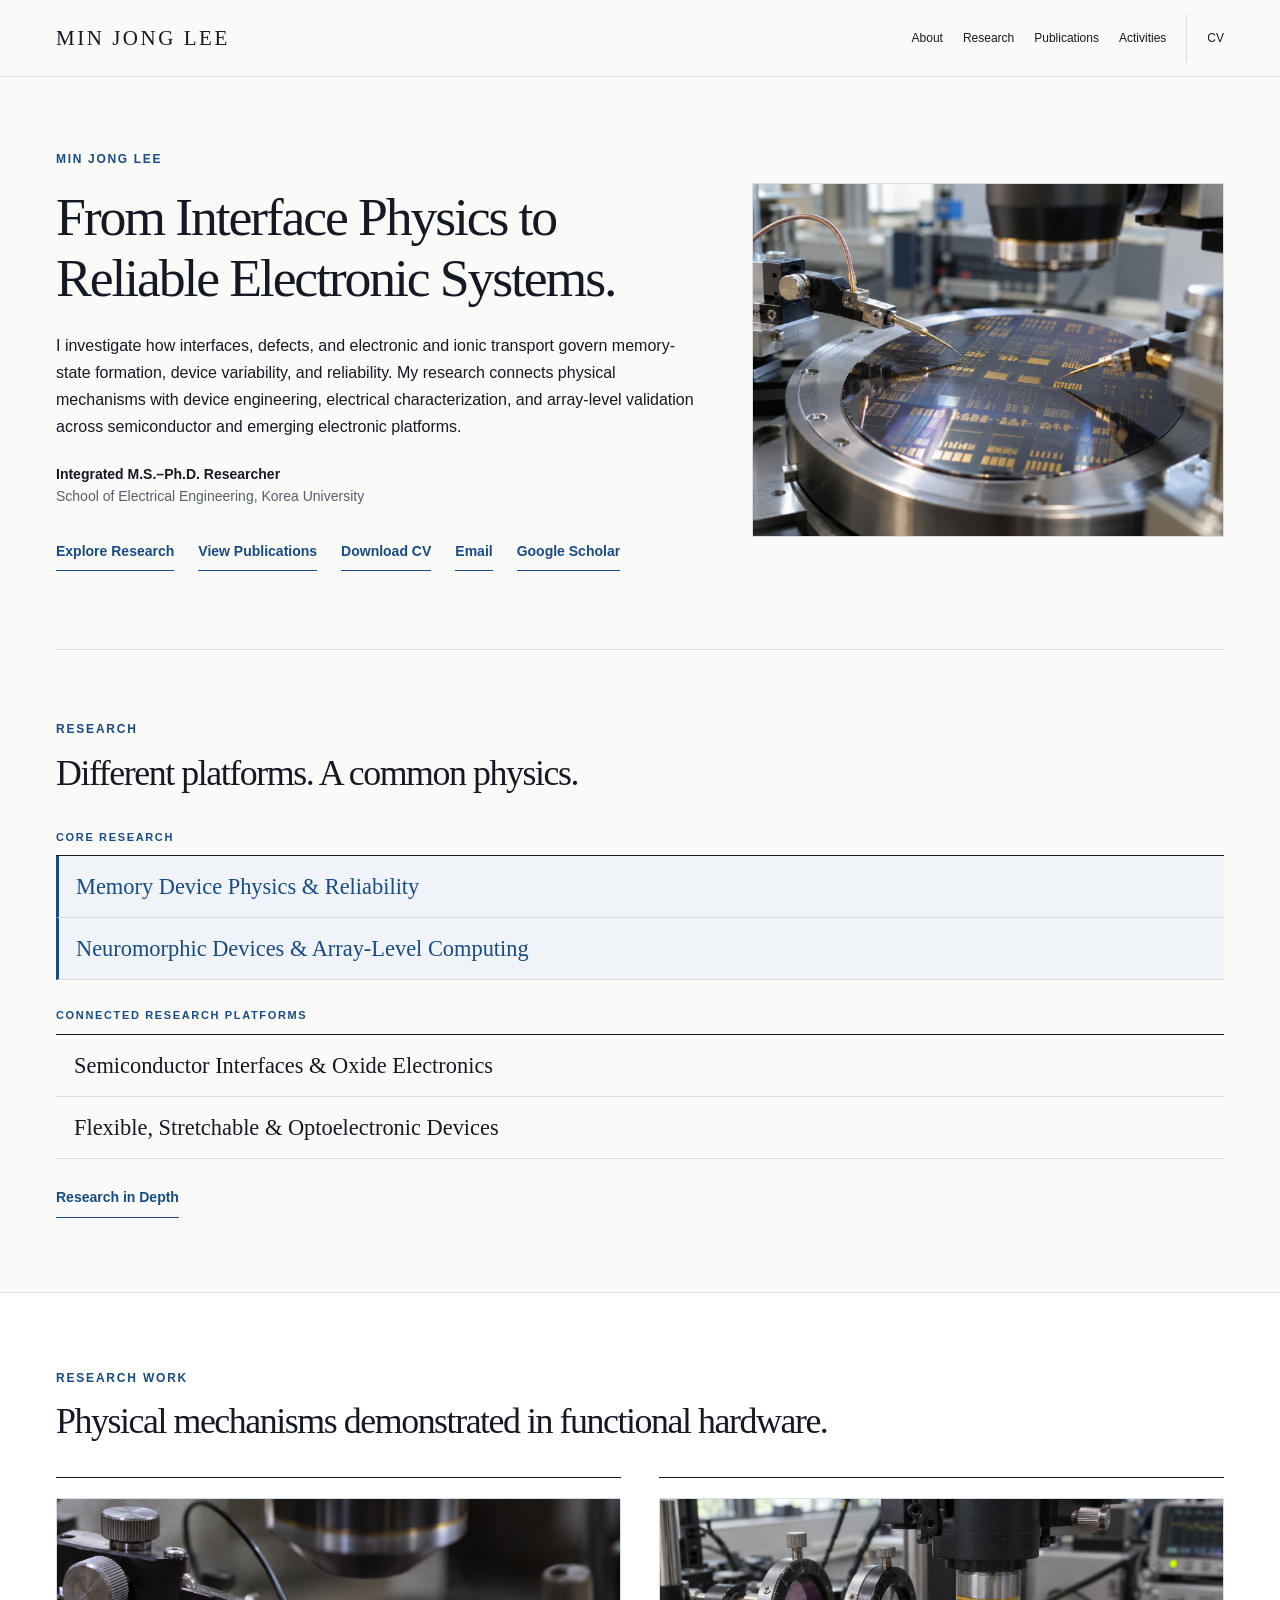
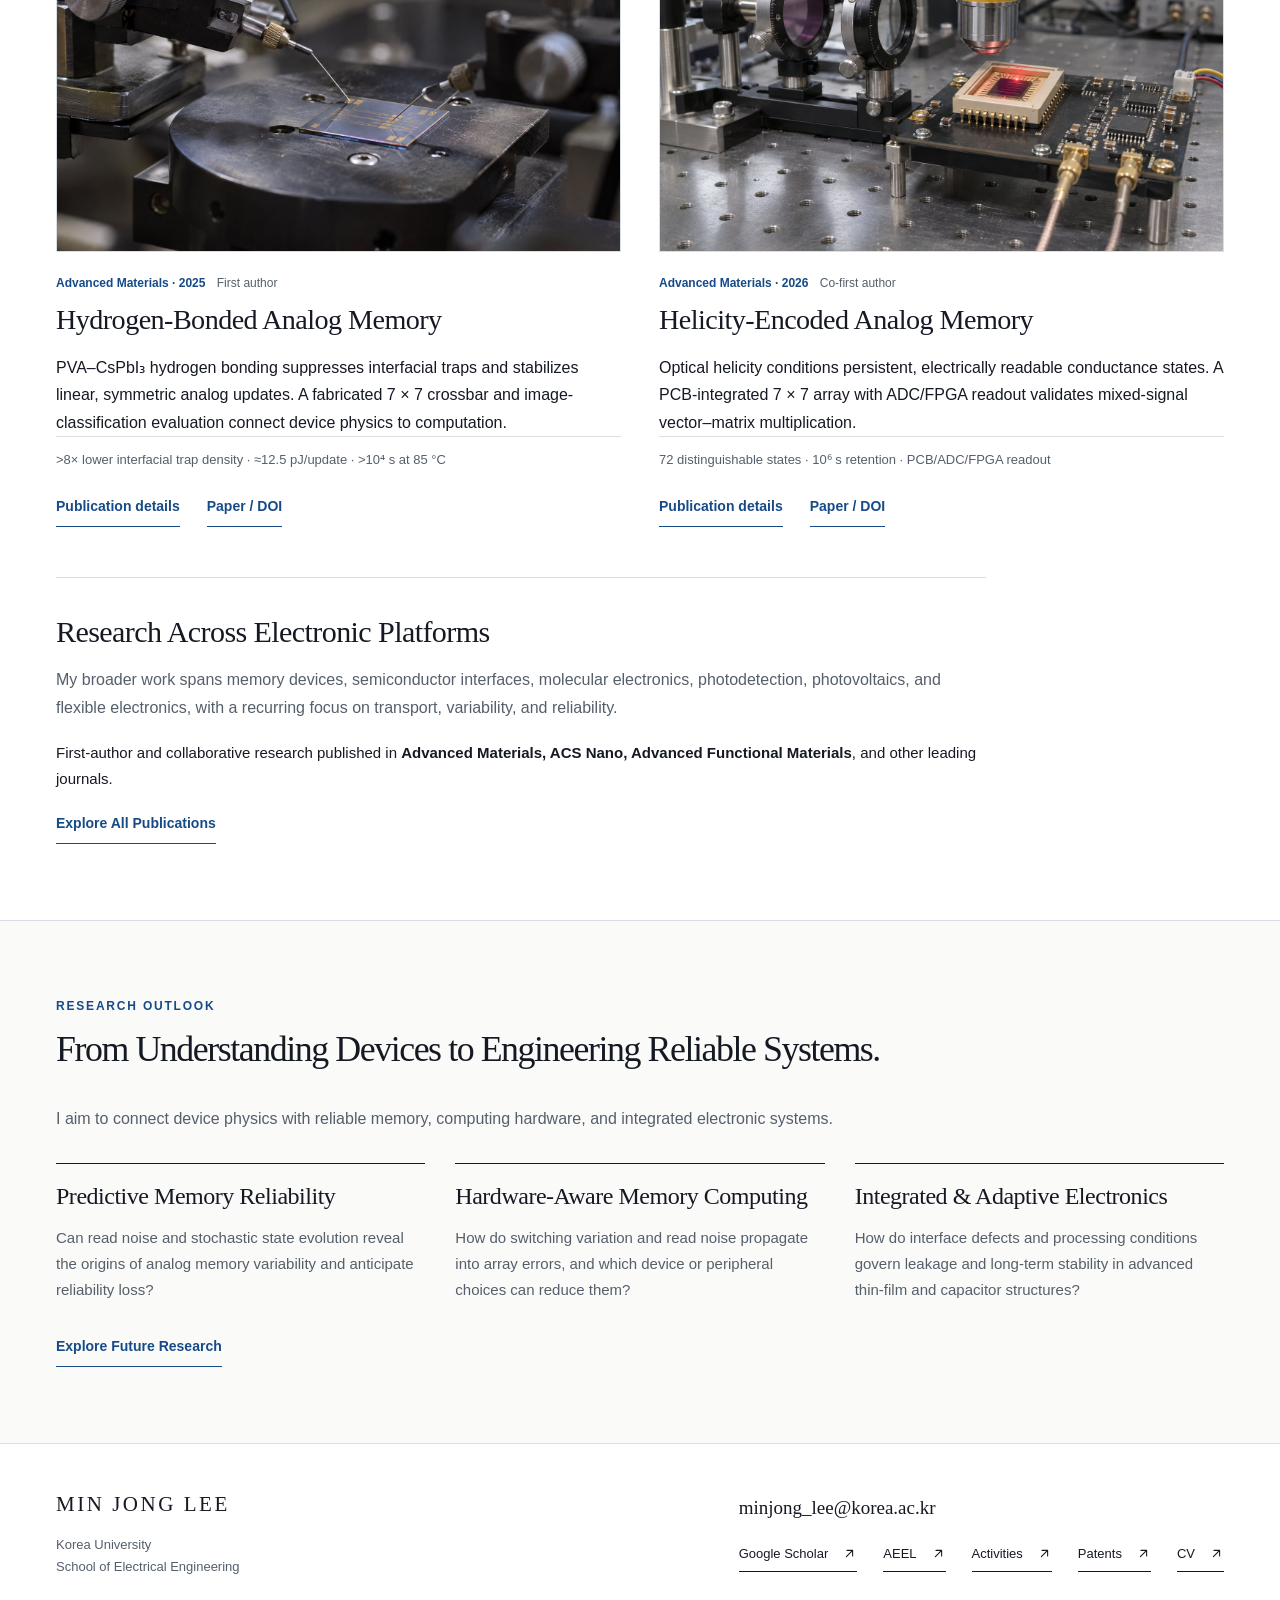
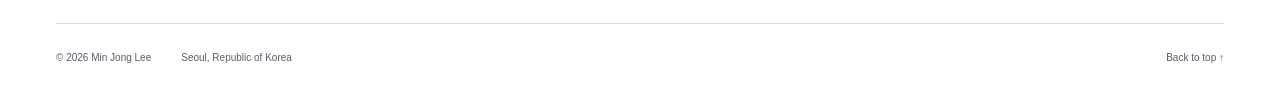
==== commit 80150a57: "Improve research portfolio readability" ====
--- a/index.html
+++ b/index.html
@@ -49,7 +49,7 @@
       <figure class="scientific-visual editorial-work-image"><img src="assets/artwork/featured-neuromorphic-user-photo.jpg" alt="Stylized chip beneath a microscope objective with electrical contact probes" width="1586" height="992" style="object-position:center" loading="lazy" decoding="async"></figure>
       <div class="editorial-work-copy">
         <p class="editorial-meta">Advanced Materials · 2025 <span>First author</span></p>
-        <h3>Hydrogen-Bond Engineering for Precise and Reliable Analog Memory</h3>
+        <h3>Hydrogen-Bonded Analog Memory</h3>
         <p class="editorial-work-description">PVA–CsPbI₃ hydrogen bonding suppresses interfacial traps and stabilizes linear, symmetric analog updates. A fabricated 7 × 7 crossbar and image-classification evaluation connect device physics to computation.</p>
         <p class="editorial-evidence">&gt;8× lower interfacial trap density · ≈12.5 pJ/update · &gt;10⁴ s at 85 °C</p>
         <div class="editorial-link-row"><a class="editorial-link" href="publications.html#paper-02" >Publication details</a><a class="editorial-link" href="https://doi.org/10.1002/adma.202511728" target="_blank" rel="noopener noreferrer">Paper / DOI</a></div>
@@ -58,7 +58,7 @@
       <figure class="scientific-visual editorial-work-image"><img src="assets/artwork/featured-chiral-user-photo.jpg" alt="Stylized optical probe setup with filters and an illuminated chip beneath a microscope objective" width="1586" height="992" style="object-position:center" loading="lazy" decoding="async"></figure>
       <div class="editorial-work-copy">
         <p class="editorial-meta">Advanced Materials · 2026 <span>Co-first author</span></p>
-        <h3>Helicity-Encoded Analog Memory with Array-Level Computing</h3>
+        <h3>Helicity-Encoded Analog Memory</h3>
         <p class="editorial-work-description">Optical helicity conditions persistent, electrically readable conductance states. A PCB-integrated 7 × 7 array with ADC/FPGA readout validates mixed-signal vector–matrix multiplication.</p>
         <p class="editorial-evidence">72 distinguishable states · 10⁶ s retention · PCB/ADC/FPGA readout</p>
         <div class="editorial-link-row"><a class="editorial-link" href="publications.html#paper-22" >Publication details</a><a class="editorial-link" href="https://doi.org/10.1002/adma.75308" target="_blank" rel="noopener noreferrer">Paper / DOI</a></div>
--- a/styles.css
+++ b/styles.css
@@ -259,15 +259,20 @@
 .paper-references span { display:block; color:var(--muted); font-size:11px; margin-top:5px; }
 
 /* Projects: full-width program titles and status-led editorial lists. */
-.project-group { border-bottom:1px solid var(--line); padding-block:73px 77px; }
-.project-group h2,.project-cases>h2 { font-size:clamp(33px,3.2vw,42px); margin-bottom:28px; }
+.project-group { border-bottom:1px solid var(--line); padding-block:54px 58px; }
+.project-group h2,.project-cases>h2 { font-size:clamp(33px,3.2vw,42px); margin-bottom:22px; }
 .project-list { border-top:1px solid var(--ink); }
-.project-entry { border-bottom:1px solid var(--line); padding:24px 0 26px; min-width:0; }
+.project-entry { border-bottom:1px solid var(--line); padding:18px 0 20px; min-width:0; scroll-margin-top:110px; }
 .project-entry h3 { font-family:var(--serif); font-size:clamp(21px,2.1vw,25px); font-weight:400; line-height:1.3; max-width:1000px; overflow-wrap:anywhere; word-break:keep-all; }
-.project-translation { color:var(--muted); font-size:12px; line-height:1.6; margin-top:6px; overflow-wrap:anywhere; word-break:keep-all; }
-.project-agency { color:var(--ink); font-size:13px; margin-top:11px; }
-.project-role,.project-participation { color:var(--muted); font-size:12px; margin-top:3px; }
-.project-summary { color:var(--muted); font-size:13px; line-height:1.65; max-width:760px; margin-top:10px; }
+.project-translation { color:var(--muted); font-size:13px; line-height:1.6; margin-top:5px; overflow-wrap:anywhere; word-break:keep-all; }
+.project-agency { color:var(--ink); font-size:14px; margin-top:8px; }
+.project-role,.project-participation { color:var(--muted); font-size:13px; margin-top:2px; }
+.project-summary { color:var(--muted); font-size:15px; line-height:1.6; max-width:760px; margin-top:8px; }
+.project-entry-details { margin-top:10px; }
+.project-entry-details summary,.project-case-details summary { width:fit-content; cursor:pointer; color:var(--accent); font-size:14px; font-weight:600; padding:5px 0; border-bottom:1px solid var(--accent); }
+.project-entry-details summary:focus-visible,.project-case-details summary:focus-visible { outline:2px solid var(--accent); outline-offset:3px; }
+.project-entry-detail-body { max-width:850px; padding:10px 0 2px; }
+.project-program { color:var(--muted); font-size:14px; }
 .project-contribution { margin-top:17px; padding-left:17px; border-left:2px solid var(--accent); max-width:760px; }
 .project-contribution span { display:block; color:var(--accent); font-size:10px; font-weight:700; letter-spacing:.08em; text-transform:uppercase; }
 .project-contribution p { color:var(--ink); font-size:14px; line-height:1.6; margin-top:4px; }
@@ -282,17 +287,28 @@
 .project-science { max-width:420px; margin-top:16px; }.project-science img { aspect-ratio:16/9; object-fit:cover; }
 .project-links { display:flex; flex-wrap:wrap; gap:6px 22px; margin-top:13px; }
 .project-links .text-link { font-size:12px; }
-.project-detail { border-top:1px solid var(--line); padding:32px 0; }
+.project-detail { padding:15px 0 5px; }
 .project-heading h3 { font-family:var(--serif); font-size:31px; font-weight:400; }
 .project-state { color:var(--accent); font-size:11px; margin-bottom:12px; }
 .project-body { max-width:820px; margin:22px 0 0 auto; }
 .research-question { font-family:var(--serif); font-size:22px; line-height:1.45; margin-bottom:27px; }
-.project-facts>div { display:grid; grid-template-columns:170px minmax(0,1fr); gap:20px; border-top:1px solid var(--line); padding:14px 0; }
+.project-facts>div { display:grid; grid-template-columns:175px minmax(0,1fr); gap:20px; border-top:1px solid var(--line); padding:11px 0; }
 dt { font-size:11px; letter-spacing:.03em; font-weight:600; }
 dd { margin:0; font-size:14px; color:var(--muted); }
-.project-cases { padding-block:72px 65px; border-bottom:1px solid var(--line); }
-.project-cases .section-intro { margin:-10px 0 26px; }
-.project-endnote { padding-bottom:72px; }
+.project-facts dd { font-size:15px; line-height:1.6; }
+.project-cases { padding-block:56px 58px; border-bottom:1px solid var(--line); }
+.project-cases .section-intro { margin:-6px 0 23px; }
+.project-case-list { border-top:1px solid var(--ink); }
+.project-case { border-bottom:1px solid var(--line); padding:19px 0 20px; scroll-margin-top:106px; }
+.project-case:target { box-shadow:inset 3px 0 var(--accent); padding-left:16px; }
+.project-case-overview { display:grid; grid-template-columns:minmax(0,.95fr) minmax(0,1.05fr); gap:5px 30px; }
+.project-case-meta { grid-column:1; grid-row:1; color:var(--accent); font-size:13px; font-weight:600; }
+.project-case-overview h3 { grid-column:1; grid-row:2 / span 2; font-family:var(--serif); font-size:clamp(23px,2vw,27px); font-weight:400; line-height:1.28; }
+.project-case-teaser { grid-column:2; grid-row:1 / span 2; font-size:16px; line-height:1.55; }
+.project-case-highlights { grid-column:2; grid-row:3; color:var(--accent); font-size:14px; line-height:1.5; margin-top:3px; }
+.project-case-details { margin-top:8px; }
+.project-paper-doi { display:inline-block!important; width:fit-content; color:var(--accent); font-size:13px!important; margin-top:5px; border-bottom:1px solid var(--accent); }
+.project-endnote { padding-bottom:58px; }
 
 /* Publications: a restrained, searchable editorial bibliography. */
 .publications-hero { padding-block:66px 43px; }
@@ -380,13 +396,14 @@
 .about-section { padding-block:69px 73px; border-bottom:1px solid var(--line); }
 .about-section h2 { font-size:clamp(34px,3.1vw,41px); margin-bottom:27px; }
 .about-section .section-intro { margin:-10px 0 28px; }
-.about-expertise-list { display:grid; grid-template-columns:repeat(2,minmax(0,1fr)); gap:27px 38px; }
-.about-expertise-item { border-top:1px solid var(--ink); padding-top:16px; }
+.about-expertise-list { display:grid; grid-template-columns:repeat(2,minmax(0,1fr)); gap:25px 38px; }
+.about-expertise-item { border-top:1px solid var(--ink); padding-top:14px; }
 .about-expertise-item h3 { font-family:var(--serif); font-size:24px; font-weight:400; }
-.about-expertise-item p { color:var(--muted); font-size:14px; line-height:1.7; margin-top:9px; }
-.about-expertise-papers { display:flex; flex-wrap:wrap; gap:4px 15px; margin-top:12px; }
-.about-expertise-papers a { color:var(--accent); font-size:11px; text-decoration:none; border-bottom:1px solid var(--line); }
-.about-expertise-papers a:hover { border-color:var(--accent); }
+.about-expertise-item p { color:var(--muted); font-size:15px; line-height:1.6; margin-top:8px; }
+.about-expertise-paper { display:inline-block; max-width:100%; color:var(--accent); font-size:13px; line-height:1.55; text-decoration:none; border-bottom:1px solid var(--line); margin-top:12px; }
+.about-expertise-paper:hover { border-color:var(--accent); }
+.about-expertise-all { margin-top:20px; }
+#expertise.about-section .section-intro { margin-bottom:25px; }
 .about-entry-list,.award-list { border-top:1px solid var(--ink); }
 .about-entry { display:grid; grid-template-columns:180px minmax(0,1fr); gap:32px; border-bottom:1px solid var(--line); padding:20px 0 22px; }
 .about-entry-date { color:var(--muted); font-size:13px; line-height:1.55; margin-top:4px; }
@@ -530,7 +547,7 @@
   .research-area { grid-template-columns:1fr; gap:23px; }.research-area-body .research-question { font-size:25px; }.research-facts>div { grid-template-columns:1fr; gap:4px; padding:12px 0; }.research-foundation-grid,.research-future { grid-template-columns:1fr; gap:26px; }.research-foundations,.research-future-wrap { padding-bottom:60px; }.research-future-question { font-size:21px; }.project-heading h3 { font-size:27px; }
   .research-metrics { grid-template-columns:repeat(2,minmax(0,1fr)); }.research-metrics>div:nth-child(3) { border-left:0; padding-left:0; border-top:1px solid var(--line); }.research-metrics>div:nth-child(4) { border-top:1px solid var(--line); }
   .research-vision { padding-block:57px 60px; }.research-vision ol { grid-template-columns:1fr; gap:0; }.research-vision li { padding-block:13px; border-bottom:1px solid var(--line); }
-  .project-group,.project-cases { padding-block:60px; }.project-entry h3 { font-size:21px; }.project-body { margin-left:0; }.project-facts>div,.project-relevance { grid-template-columns:1fr; gap:5px; }
+  .project-group,.project-cases { padding-block:48px; }.project-entry h3 { font-size:21px; }.project-body { margin-left:0; }.project-facts>div,.project-relevance { grid-template-columns:1fr; gap:5px; }.project-case-overview { grid-template-columns:1fr; gap:5px; }.project-case-overview>* { grid-column:1!important; grid-row:auto!important; }.project-case-teaser { margin-top:5px; }
   .section-tabs { gap:20px; min-height:50px; }.section-tabs a { font-size:12px; }
   .output-section { padding-block:24px 58px; }
   .output-entry { padding-block:21px 23px; }.output-title { font-size:20px; }
@@ -616,51 +633,45 @@
   .research-page .page-hero { padding-block:56px 48px; }
   .research-page .page-hero h1 { font-size:clamp(43px,3.75vw,54px); }
   .research-page .page-deck { font-size:16px; line-height:1.7; }
-  .editorial-research-areas { padding-top:65px; }
-  .editorial-research-areas>.eyebrow { font-size:12px; margin-bottom:18px; }
-  .editorial-core-area { display:grid; grid-template-columns:minmax(0,1fr) minmax(0,1.03fr); gap:40px; align-items:center; padding:20px; background:#edf2f6; border-left:3px solid var(--accent); scroll-margin-top:105px; }
-  .editorial-core-area+.editorial-core-area { margin-top:20px; }
-  .editorial-core-secondary { background:#f3f5f7; }
+  .editorial-research-areas { padding-block:55px 61px; }
+  .editorial-research-areas>.eyebrow { font-size:12px; margin-bottom:20px; }
+  .editorial-area-group+.editorial-area-group { margin-top:33px; }
+  .editorial-area-group>h3 { font-family:var(--sans); font-size:15px; font-weight:600; letter-spacing:.01em; margin-bottom:13px; }
+  .editorial-area-grid { display:grid; grid-template-columns:repeat(2,minmax(0,1fr)); gap:24px; }
+  .editorial-area-card { position:relative; min-width:0; border-top:1px solid var(--ink); padding-top:13px; scroll-margin-top:105px; }
   .editorial-area-image { min-width:0; overflow:hidden; background:#dbe3e9; }
-  .editorial-area-image img { width:100%; aspect-ratio:8/5; object-fit:cover; }
-  .editorial-core-copy { padding:8px 15px 8px 0; }
-  .editorial-core-area .area-type { font-size:12px; margin-bottom:12px; }
-  .editorial-core-area h3 { font-family:var(--serif); font-size:clamp(32px,2.55vw,36px); font-weight:400; line-height:1.2; color:var(--accent); }
-  .editorial-core-copy>p:last-child { color:var(--muted); font-size:16px; line-height:1.7; margin-top:18px; }
-  .editorial-connected-grid { display:grid; grid-template-columns:repeat(2,minmax(0,1fr)); gap:30px; margin-top:38px; }
-  .editorial-connected-area { min-width:0; position:relative; border-top:1px solid var(--ink); padding-top:18px; scroll-margin-top:105px; }
-  .editorial-connected-area .editorial-area-image { margin-bottom:20px; }
-  .editorial-connected-area h3 { font-family:var(--serif); font-weight:400; font-size:clamp(25px,1.9vw,28px); line-height:1.26; }
-  .editorial-connected-area p { color:var(--muted); font-size:16px; line-height:1.7; margin-top:13px; }
+  .editorial-area-image img { width:100%; max-height:240px; aspect-ratio:16/9; object-fit:cover; }
+  .editorial-area-copy { padding-top:13px; }
+  .editorial-area-copy .area-type { font-size:11px; margin-bottom:5px; }
+  .editorial-area-copy h4 { font-family:var(--serif); font-size:clamp(24px,2vw,28px); font-weight:400; line-height:1.24; }
+  .editorial-area-copy>p:last-child { color:var(--muted); font-size:16px; line-height:1.58; margin-top:8px; max-width:570px; }
   .anchor-target { display:block; height:0; scroll-margin-top:110px; }
-  .editorial-contributions { border-top:1px solid var(--line); }
+  .editorial-contributions { border-top:1px solid var(--line); padding-block:57px 60px; }
+  .editorial-contributions .editorial-heading { margin-bottom:25px; }
   .editorial-contribution-list { border-top:1px solid var(--ink); }
-  .editorial-contribution { display:grid; grid-template-columns:minmax(0,.8fr) minmax(0,1.2fr); gap:50px; border-bottom:1px solid var(--line); padding:30px 0 33px; scroll-margin-top:105px; }
-  .editorial-contribution-head h3 { font-family:var(--serif); font-size:clamp(25px,2vw,29px); line-height:1.27; font-weight:400; }
-  .editorial-contribution-head>p:last-child { color:var(--muted); font-size:15px; line-height:1.65; margin-top:13px; }
-  .editorial-contribution-body dl>div { display:grid; grid-template-columns:135px minmax(0,1fr); gap:17px; border-top:1px solid var(--line); padding:9px 0; }
-  .editorial-contribution-body dl>div:first-child { border-top:0; padding-top:0; }
-  .editorial-contribution-body dt { color:var(--accent); font-size:11px; }
-  .editorial-contribution-body dd { font-size:14px; line-height:1.55; }
-  .editorial-contribution-body .editorial-link-row { margin-top:13px; }
-  .editorial-contribution-body .editorial-link { font-size:12px; }
-  .editorial-research-outlook { background:var(--white); border-block:1px solid var(--line); }
-  .editorial-research-outlook .area-type { font-size:11px; }
-  .editorial-research-direction-list { border-top:1px solid var(--ink); }
-  .editorial-research-direction { display:grid; grid-template-columns:minmax(0,.66fr) minmax(0,1.34fr); gap:44px; border-bottom:1px solid var(--line); padding:23px 0 25px; scroll-margin-top:105px; }
-  .editorial-research-direction h3 { font-family:var(--serif); font-weight:400; font-size:clamp(23px,1.8vw,26px); line-height:1.3; }
-  .editorial-research-direction p { color:var(--muted); font-size:16px; line-height:1.72; }
-  .editorial-research-next h2 { font-size:clamp(32px,2.8vw,40px); }
-  .editorial-research-next p { color:var(--muted); font-size:16px; margin:14px 0 16px; }
+  .editorial-contribution { display:grid; grid-template-columns:minmax(0,.9fr) minmax(0,1.1fr); gap:30px; border-bottom:1px solid var(--line); padding:17px 0 19px; scroll-margin-top:105px; }
+  .editorial-contribution-meta { color:var(--accent); font-size:13px; line-height:1.45; margin-bottom:6px; }
+  .editorial-contribution-meta a { text-decoration:none; border-bottom:1px solid var(--line); }
+  .editorial-contribution-head h3 { font-family:var(--serif); font-size:clamp(23px,1.9vw,27px); line-height:1.27; font-weight:400; }
+  .editorial-contribution-body>p:first-child { font-size:16px; line-height:1.58; }
+  .editorial-contribution-highlights { color:var(--accent); font-size:14px; line-height:1.5; margin-top:7px; }
+  .editorial-contribution-body .editorial-link { min-height:32px; margin-top:8px; font-size:14px; }
+  .editorial-research-outlook { background:var(--white); border-block:1px solid var(--line); padding-block:57px 60px; }
+  .editorial-research-outlook .editorial-heading { margin-bottom:18px; }
+  .editorial-research-outlook .editorial-intro { margin-bottom:18px; }
+  .editorial-research-outlook .area-type { font-size:11px; margin-bottom:10px; }
+  .editorial-research-direction-list { display:grid; grid-template-columns:repeat(3,minmax(0,1fr)); gap:24px; }
+  .editorial-research-direction { border-top:1px solid var(--ink); padding-top:14px; scroll-margin-top:105px; }
+  .editorial-research-direction h3 { font-family:var(--serif); font-weight:400; font-size:clamp(22px,1.7vw,25px); line-height:1.28; }
+  .editorial-research-direction p { color:var(--muted); font-size:16px; line-height:1.58; margin-top:9px; }
+  .editorial-research-next { margin-top:26px; }
   @media(max-width:1000px) {
     .home-hero-grid { grid-template-columns:1fr; gap:38px; }
     .home-hero h1 { font-size:clamp(44px,5.4vw,60px); }
     .editorial-work-grid { gap:28px; }
-    .editorial-core-area { gap:25px; }
-  }
-  @media(max-width:1100px) {
-    .editorial-connected-grid { gap:32px 25px; }
-    .editorial-contribution { gap:28px; }
+    .editorial-research-direction-list { grid-template-columns:1fr; gap:0; border-top:1px solid var(--ink); }
+    .editorial-research-direction { display:grid; grid-template-columns:minmax(0,.68fr) minmax(0,1.32fr); gap:20px; border-top:0; border-bottom:1px solid var(--line); padding:17px 0; }
+    .editorial-research-direction p { margin-top:0; }
   }
   @media(max-width:760px) {
     .editorial-section { padding-block:65px; }
@@ -682,17 +693,16 @@
     .editorial-direction-grid { grid-template-columns:1fr; gap:27px; }
     .editorial-direction-grid h3 { font-size:25px; }
     .editorial-contact p { font-size:16px; }
-    .editorial-research-areas { padding-top:58px; }
+    .editorial-research-areas { padding-block:48px 52px; }
     .research-page .page-hero { padding-block:43px 37px; }
     .research-page .page-hero h1 { font-size:clamp(38px,6.5vw,48px); }
-    .editorial-core-area { grid-template-columns:1fr; gap:18px; padding:15px 15px 23px; }
-    .editorial-core-copy { padding:0 8px; }
-    .editorial-core-area h3 { font-size:clamp(31px,7vw,36px); }
-    .editorial-connected-grid { grid-template-columns:1fr; gap:31px; margin-top:35px; }
-    .editorial-connected-area h3 { font-size:clamp(25px,6vw,28px); }
-    .editorial-contribution { grid-template-columns:1fr; gap:19px; padding:25px 0 28px; }
-    .editorial-contribution-body dl>div { grid-template-columns:1fr; gap:4px; }
-    .editorial-research-direction { grid-template-columns:1fr; gap:12px; padding:23px 0 26px; }
-    .editorial-research-direction h3 { font-size:27px; }
+    .editorial-area-grid { grid-template-columns:1fr; gap:22px; }
+    .editorial-area-group+.editorial-area-group { margin-top:28px; }
+    .editorial-area-image img { max-height:220px; }
+    .editorial-area-copy h4 { font-size:clamp(24px,6vw,28px); }
+    .editorial-contributions,.editorial-research-outlook { padding-block:49px 53px; }
+    .editorial-contribution { grid-template-columns:1fr; gap:8px; padding:17px 0 20px; }
+    .editorial-research-direction { grid-template-columns:1fr; gap:7px; padding:17px 0 19px; }
+    .editorial-research-direction h3 { font-size:24px; }
   }
 }
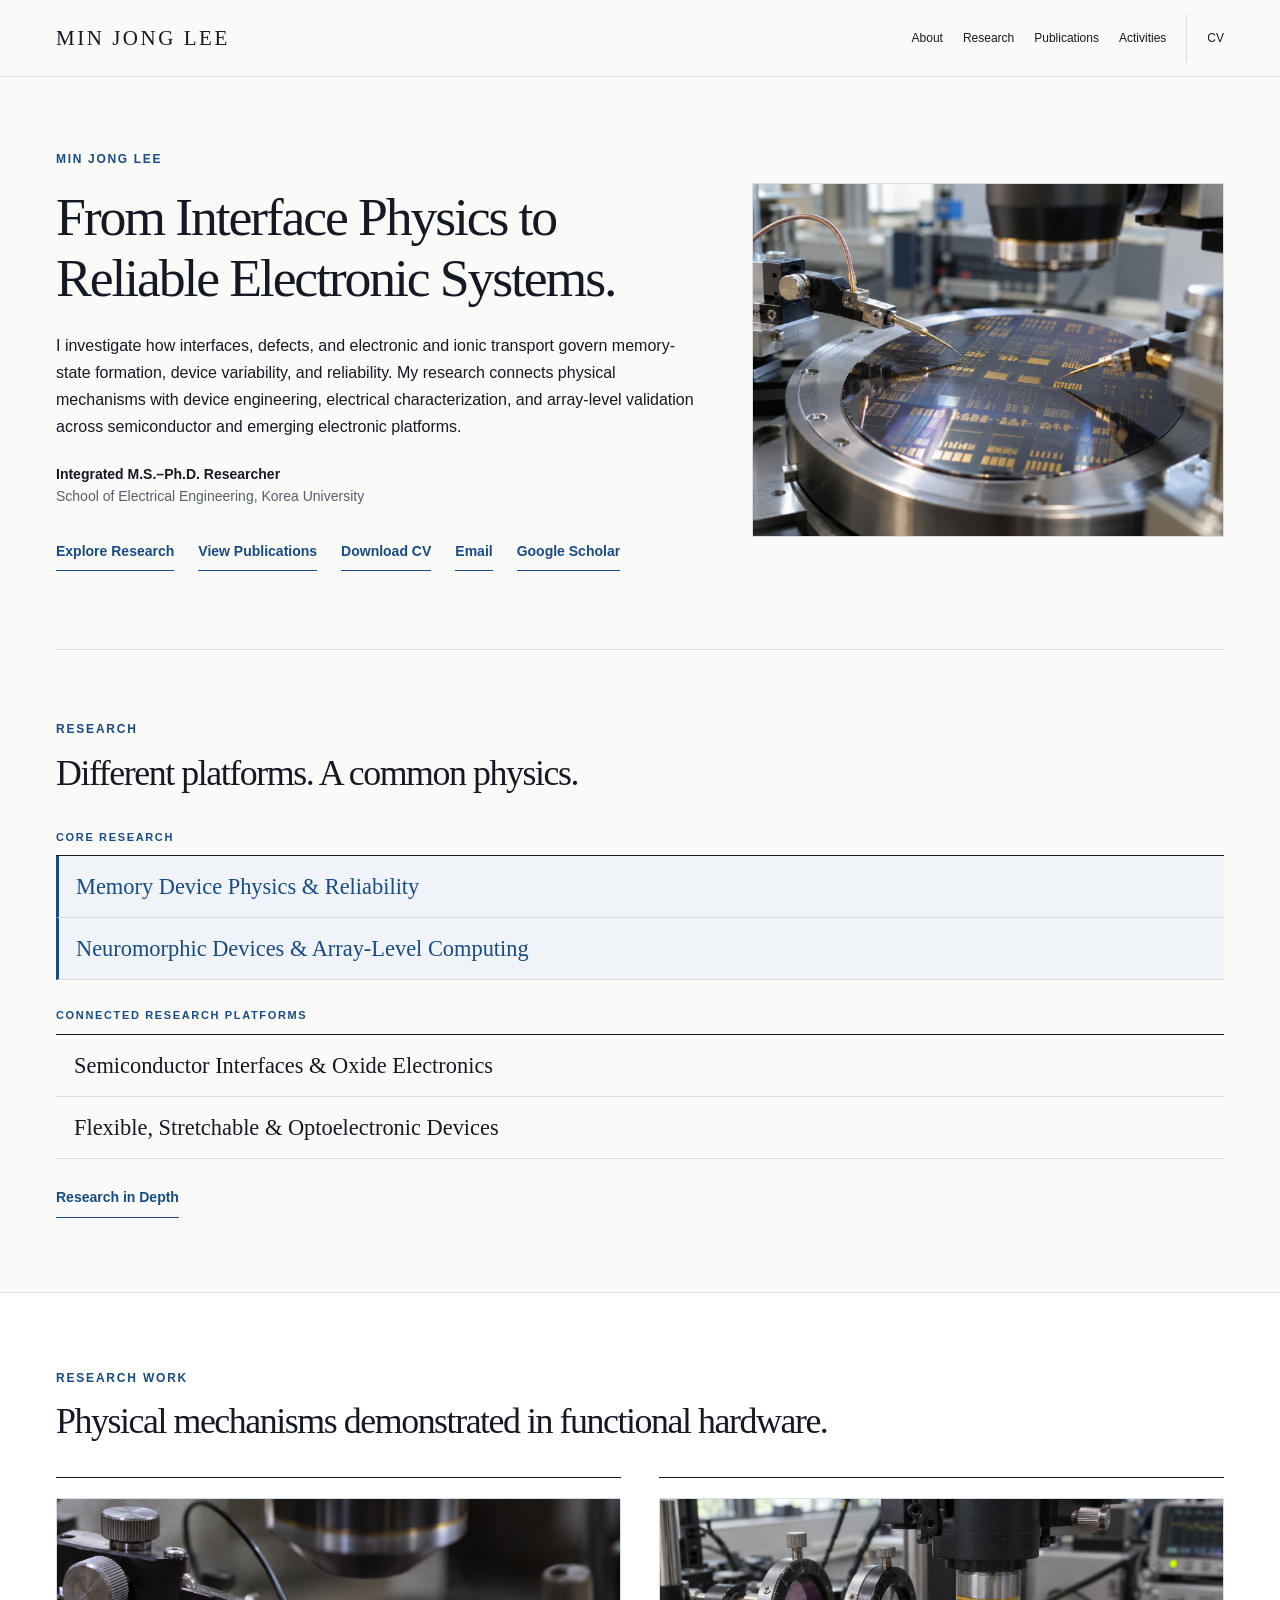
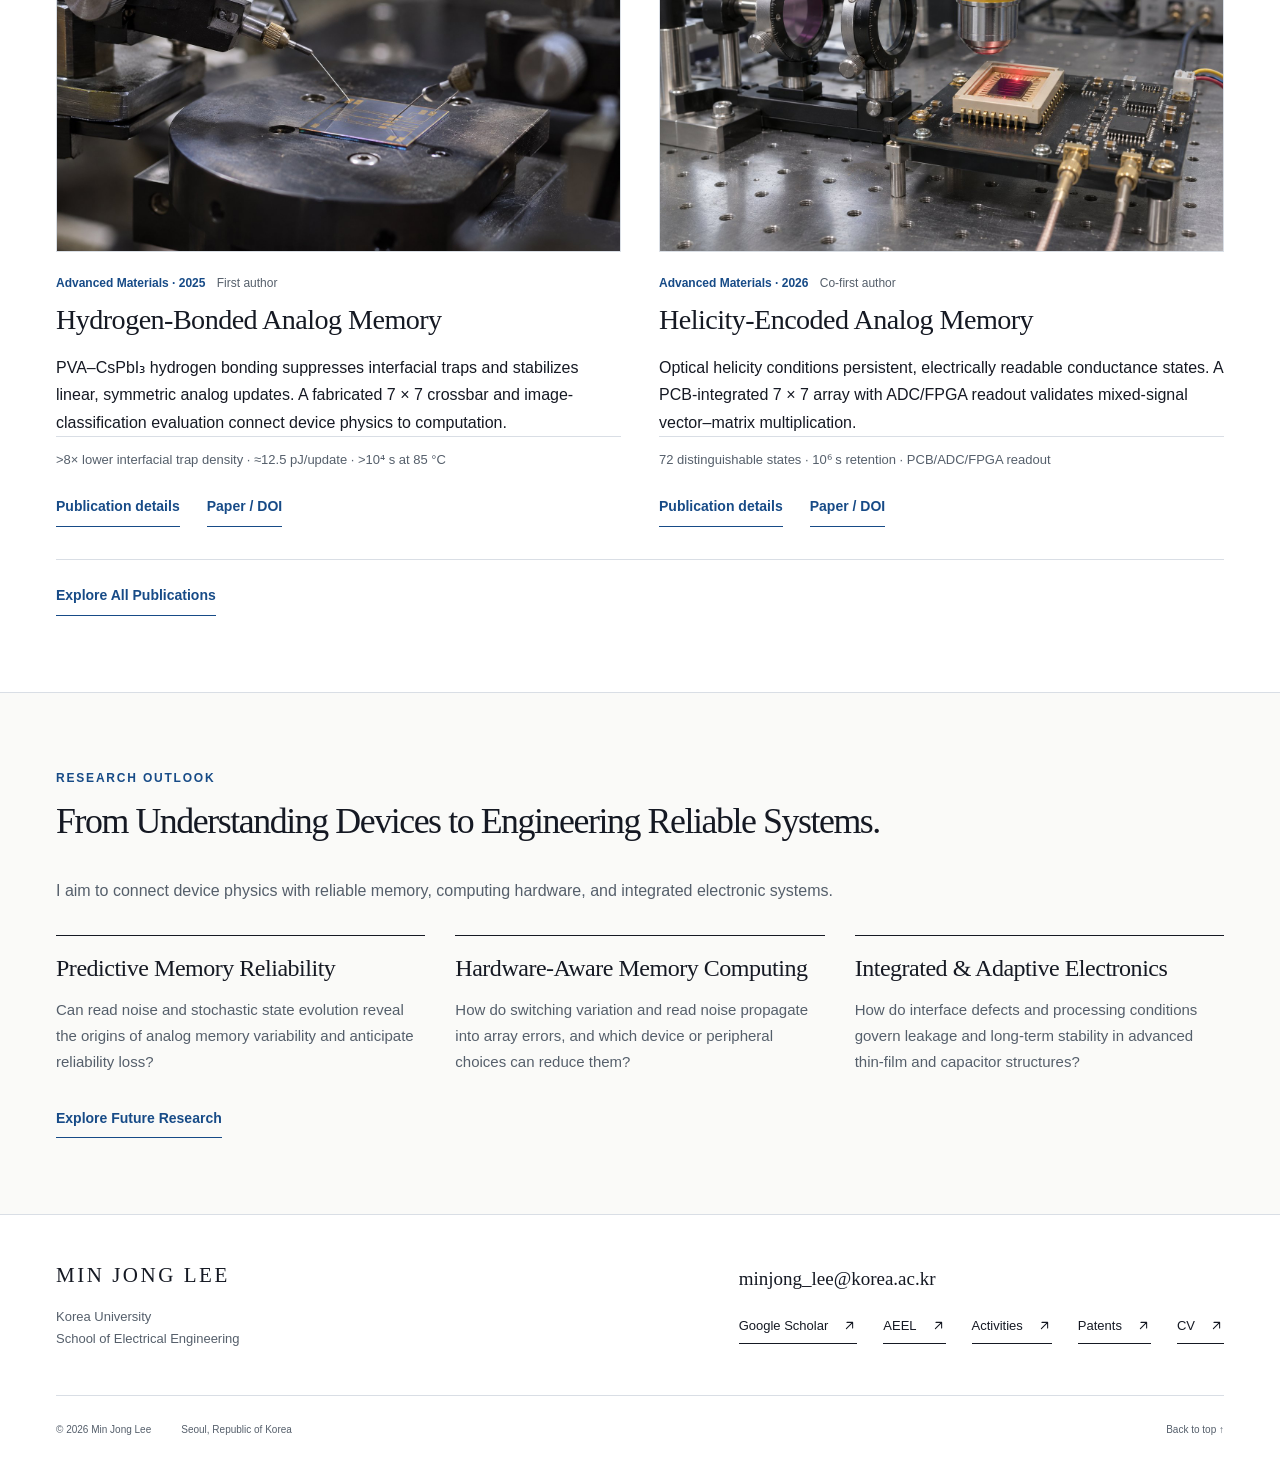
==== commit 1ad6e97f: "Finalize activities media coverage and home layout" ====
--- a/index.html
+++ b/index.html
@@ -46,7 +46,7 @@
   <section class="editorial-section editorial-work-section" id="featured" aria-labelledby="home-work-title"><div class="shell">
     <div class="editorial-heading"><p class="eyebrow">Research Work</p><h2 id="home-work-title">Physical mechanisms demonstrated in functional hardware.</h2></div>
     <div class="editorial-work-grid"><article class="editorial-work" id="feature-paper-02">
-      <figure class="scientific-visual editorial-work-image"><img src="assets/artwork/featured-neuromorphic-user-photo.jpg" alt="Stylized chip beneath a microscope objective with electrical contact probes" width="1586" height="992" style="object-position:center" loading="lazy" decoding="async"></figure>
+      <figure class="scientific-visual editorial-work-image"><img src="assets/artwork/featured-neuromorphic-user-photo.jpg" alt="Illustrative chip under a microscope objective with electrical contact probes; not an experimental photograph" width="1586" height="992" style="object-position:center" loading="lazy" decoding="async"></figure>
       <div class="editorial-work-copy">
         <p class="editorial-meta">Advanced Materials · 2025 <span>First author</span></p>
         <h3>Hydrogen-Bonded Analog Memory</h3>
@@ -55,7 +55,7 @@
         <div class="editorial-link-row"><a class="editorial-link" href="publications.html#paper-02" >Publication details</a><a class="editorial-link" href="https://doi.org/10.1002/adma.202511728" target="_blank" rel="noopener noreferrer">Paper / DOI</a></div>
       </div>
     </article><article class="editorial-work" id="feature-paper-22">
-      <figure class="scientific-visual editorial-work-image"><img src="assets/artwork/featured-chiral-user-photo.jpg" alt="Stylized optical probe setup with filters and an illuminated chip beneath a microscope objective" width="1586" height="992" style="object-position:center" loading="lazy" decoding="async"></figure>
+      <figure class="scientific-visual editorial-work-image"><img src="assets/artwork/featured-chiral-user-photo.jpg" alt="Illustrative optical probe setup with filters and a chip under a microscope objective; not an experimental photograph" width="1586" height="992" style="object-position:center" loading="lazy" decoding="async"></figure>
       <div class="editorial-work-copy">
         <p class="editorial-meta">Advanced Materials · 2026 <span>Co-first author</span></p>
         <h3>Helicity-Encoded Analog Memory</h3>
@@ -64,12 +64,7 @@
         <div class="editorial-link-row"><a class="editorial-link" href="publications.html#paper-22" >Publication details</a><a class="editorial-link" href="https://doi.org/10.1002/adma.75308" target="_blank" rel="noopener noreferrer">Paper / DOI</a></div>
       </div>
     </article></div>
-    <div class="editorial-breadth">
-      <h3>Research Across Electronic Platforms</h3>
-      <p>My broader work spans memory devices, semiconductor interfaces, molecular electronics, photodetection, photovoltaics, and flexible electronics, with a recurring focus on transport, variability, and reliability.</p>
-      <p class="journal-line">First-author and collaborative research published in <strong>Advanced Materials, ACS Nano, Advanced Functional Materials</strong>, and other leading journals.</p>
-      <a class="editorial-link" href="publications.html" >Explore All Publications</a>
-    </div>
+    <div class="editorial-work-footer"><a class="editorial-link" href="publications.html" >Explore All Publications</a></div>
   </div></section>
   <section class="editorial-section shell editorial-outlook" id="outlook" aria-labelledby="home-outlook-title">
     <div class="editorial-heading"><p class="eyebrow">Research Outlook</p><h2 id="home-outlook-title">From Understanding Devices to Engineering Reliable Systems.</h2></div>
--- a/styles.css
+++ b/styles.css
@@ -618,11 +618,7 @@
   .editorial-work-description { font-size:16px; line-height:1.7; margin-top:17px; }
   .editorial-evidence { color:var(--muted); font-size:13px; line-height:1.6; border-top:1px solid var(--line); padding-top:13px; margin-top:auto; }
   .editorial-work .editorial-link-row { margin-top:16px; }
-  .editorial-breadth { max-width:930px; border-top:1px solid var(--line); margin-top:50px; padding-top:34px; }
-  .editorial-breadth h3 { font-family:var(--serif); font-size:clamp(27px,2.35vw,34px); font-weight:400; margin-bottom:14px; }
-  .editorial-breadth p { color:var(--muted); font-size:16px; line-height:1.72; margin-top:10px; }
-  .editorial-breadth .journal-line { color:var(--ink); margin:19px 0 12px; font-size:15px; }
-  .editorial-breadth .journal-line strong { font-weight:600; }
+  .editorial-work-footer { border-top:1px solid var(--line); margin-top:32px; padding-top:16px; }
   .editorial-direction-grid { display:grid; grid-template-columns:repeat(3,minmax(0,1fr)); gap:30px; margin:0 0 24px; }
   .editorial-direction-grid article { border-top:1px solid var(--ink); padding-top:17px; }
   .editorial-direction-grid h3 { font-family:var(--serif); font-size:24px; font-weight:400; line-height:1.3; }
@@ -689,7 +685,7 @@
     .editorial-work-grid { grid-template-columns:1fr; gap:43px; }
     .editorial-work h3 { font-size:29px; }
     .editorial-evidence { margin-top:23px; }
-    .editorial-breadth { margin-top:48px; padding-top:31px; }
+    .editorial-work-footer { margin-top:29px; }
     .editorial-direction-grid { grid-template-columns:1fr; gap:27px; }
     .editorial-direction-grid h3 { font-size:25px; }
     .editorial-contact p { font-size:16px; }
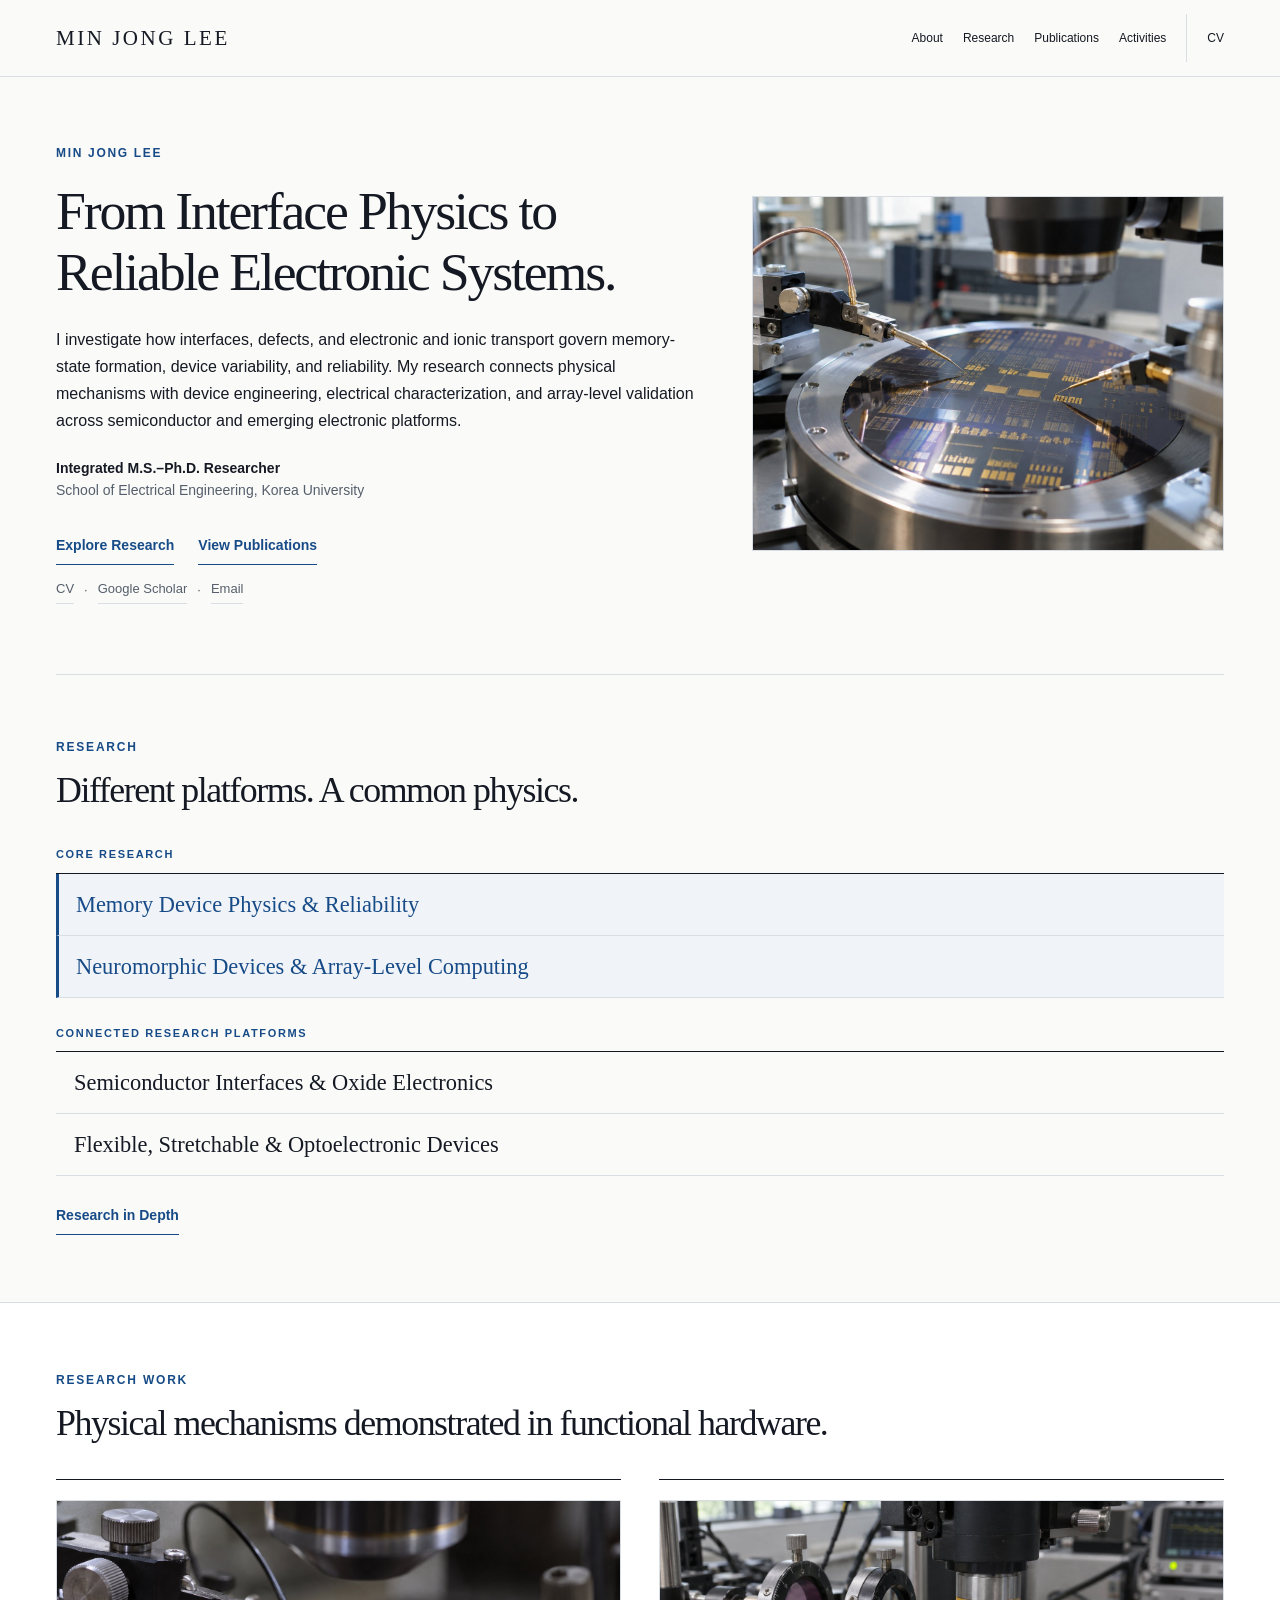
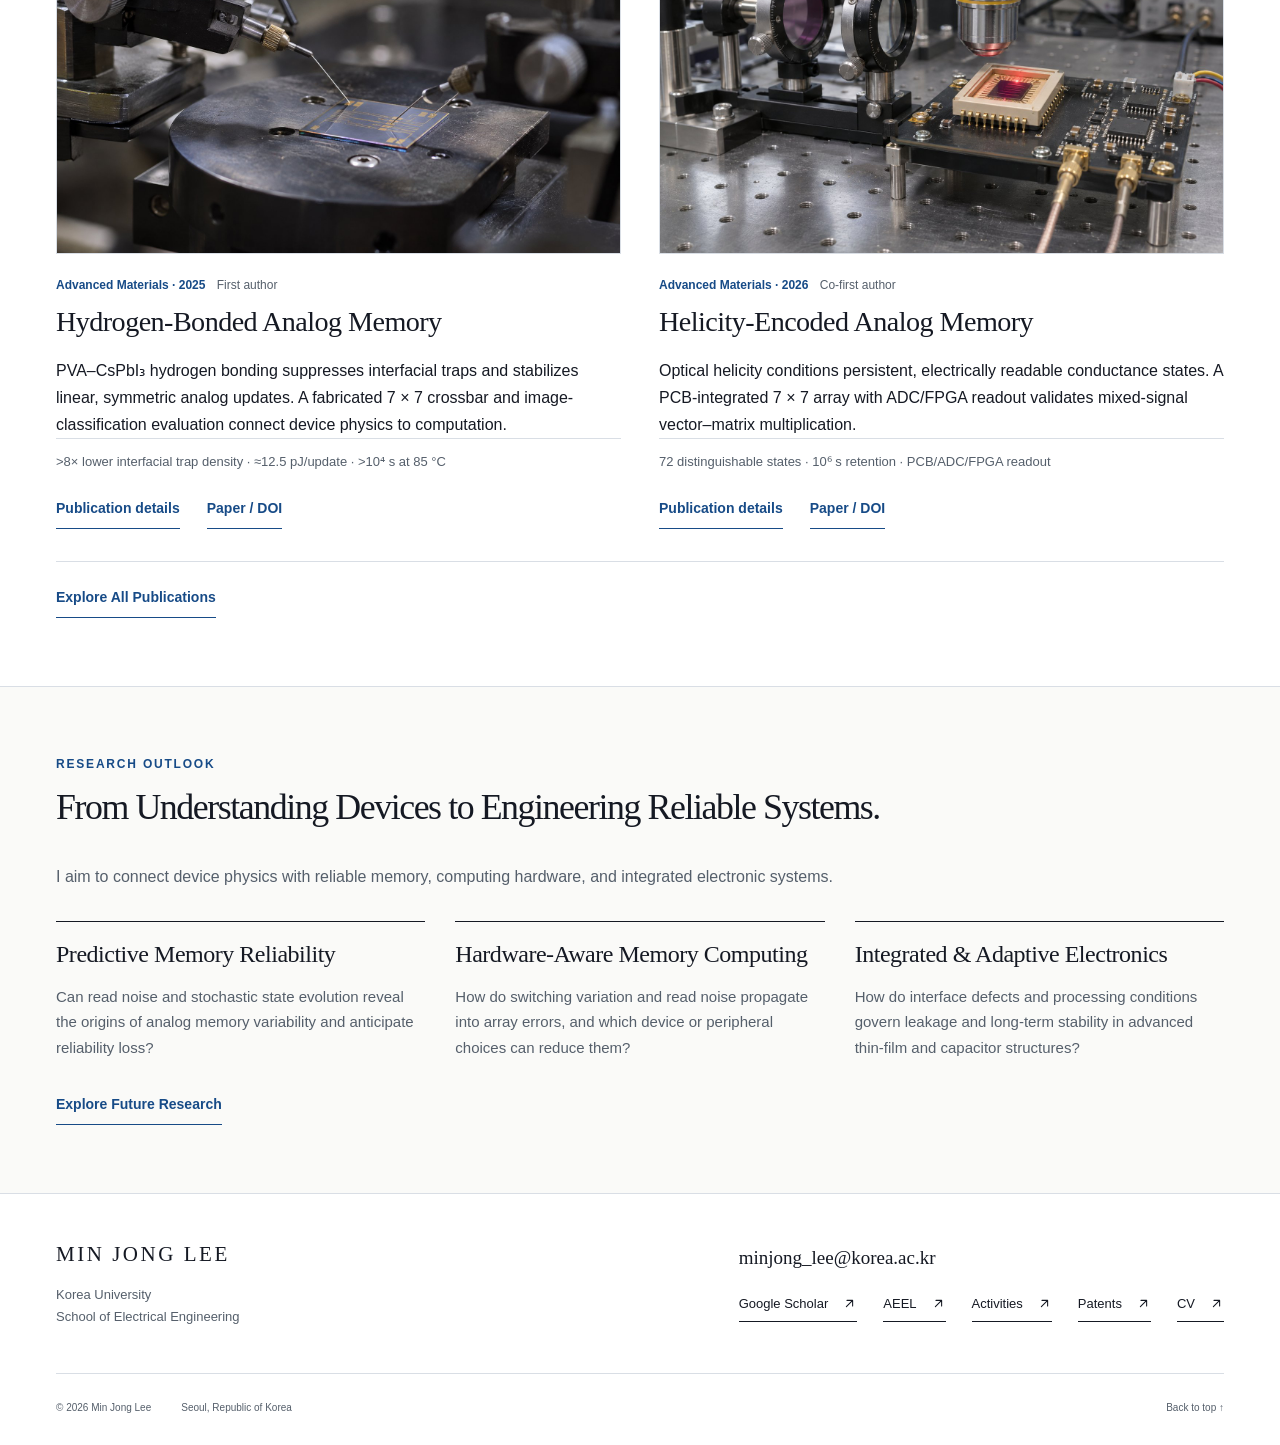
==== commit 4ef966fd: "Refine home link hierarchy and editorial spacing" ====
--- a/index.html
+++ b/index.html
@@ -35,7 +35,7 @@
       <h1 id="home-title">From Interface Physics to Reliable Electronic Systems.</h1>
       <p class="home-deck">I investigate how interfaces, defects, and electronic and ionic transport govern memory-state formation, device variability, and reliability. My research connects physical mechanisms with device engineering, electrical characterization, and array-level validation across semiconductor and emerging electronic platforms.</p>
       <p class="home-affiliation"><strong>Integrated M.S.–Ph.D. Researcher</strong><br>School of Electrical Engineering, Korea University</p>
-      <div class="editorial-link-row home-actions"><a class="editorial-link" href="research.html" >Explore Research</a><a class="editorial-link" href="publications.html" >View Publications</a><a class="editorial-link" href="assets/min-jong-lee-cv.pdf" download>Download CV</a><a class="editorial-link" href="mailto:minjong_lee@korea.ac.kr" >Email</a><a class="editorial-link" href="https://scholar.google.co.kr/citations?user=-BlGIHUAAAAJ&amp;hl=ko" target="_blank" rel="noopener noreferrer">Google Scholar</a></div>
+      <div class="home-actions"><div class="home-actions-primary"><a class="editorial-link" href="research.html" >Explore Research</a><a class="editorial-link" href="publications.html" >View Publications</a></div><div class="home-actions-secondary"><a href="assets/min-jong-lee-cv.pdf" download aria-label="Download CV">CV</a><span aria-hidden="true">·</span><a href="https://scholar.google.co.kr/citations?user=-BlGIHUAAAAJ&amp;hl=ko" target="_blank" rel="noopener noreferrer">Google Scholar</a><span aria-hidden="true">·</span><a href="mailto:minjong_lee@korea.ac.kr">Email</a></div></div>
     </div><figure class="scientific-visual hero-science"><img src="assets/home-hero-device-physics-v1.jpg" alt="Illustrative semiconductor wafer and probe station scene with contact needles and microscope optics; not a specific research result" width="1448" height="1086" style="object-position:center" fetchpriority="high" decoding="async"></figure></div>
   </section>
   <section class="editorial-section shell home-research" id="research" aria-labelledby="home-research-title">
--- a/styles.css
+++ b/styles.css
@@ -443,12 +443,12 @@
 .activity-summary>img { width:100%; aspect-ratio:8/5; object-fit:cover; background:var(--soft); }
 .activity-card-meta { color:var(--accent); font-size:11px; font-weight:600; line-height:1.5; }
 .activity-summary h3 { font-family:var(--serif); font-size:clamp(21px,2vw,26px); line-height:1.3; font-weight:400; margin-top:5px; overflow-wrap:anywhere; }
-.activity-card-description { color:var(--muted); font-size:13px; line-height:1.65; max-width:800px; margin-top:8px; }
+.activity-card-description { color:var(--muted); font-size:14px; line-height:1.65; max-width:800px; margin-top:8px; }
 .activity-coverage-count { color:var(--ink); font-size:12px; font-weight:600; margin-top:9px; }
-.activity-detail-cue { display:inline-block; color:var(--accent); font-size:12px; font-weight:600; margin-top:12px; }
+.activity-detail-cue { display:inline-block; color:var(--accent); font-size:13px; font-weight:600; margin-top:12px; }
 .activity-entry[open] .activity-detail-cue span { display:inline-block; transform:rotate(180deg); }
 .activity-detail { max-width:860px; margin:22px 0 0 auto; padding:22px 0 0; border-top:1px solid var(--line); }
-.activity-detail>p { color:var(--muted); font-size:13px; line-height:1.7; margin:0 0 17px; }
+.activity-detail>p { color:var(--muted); font-size:14px; line-height:1.7; margin:0 0 17px; }
 .activity-detail .text-link { font-size:12px; }
 .activity-image-grid { display:grid; grid-template-columns:repeat(2,minmax(0,1fr)); gap:16px; margin:20px 0; }
 .activity-image-open { display:block; width:100%; border:0; background:var(--soft); padding:0; cursor:zoom-in; }
@@ -458,7 +458,7 @@
 .activity-coverage h4 { font-family:var(--serif); font-size:21px; font-weight:400; margin-bottom:11px; }
 .activity-coverage ul { display:grid; grid-template-columns:repeat(2,minmax(0,1fr)); gap:0 24px; list-style:none; padding:0; border-top:1px solid var(--line); }
 .activity-coverage li { min-width:0; border-bottom:1px solid var(--line); }
-.activity-coverage a { display:flex; align-items:center; justify-content:space-between; gap:14px; color:var(--ink); text-decoration:none; font-size:13px; padding:11px 0; overflow-wrap:anywhere; }
+.activity-coverage a { display:flex; align-items:center; justify-content:space-between; gap:14px; color:var(--ink); text-decoration:none; font-size:14px; padding:11px 0; overflow-wrap:anywhere; }
 .activity-coverage a:hover { color:var(--accent); }
 .activity-coverage a:focus-visible,.expertise-evidence a:focus-visible { outline:2px solid var(--accent); outline-offset:3px; }
 .activity-lightbox { width:min(95vw,1180px); max-height:95dvh; padding:0; border:1px solid var(--line); background:var(--white); color:var(--ink); }
@@ -587,16 +587,21 @@
   .editorial-link { display:inline-flex; align-items:center; min-height:40px; padding:5px 0; border-bottom:1px solid var(--accent); color:var(--accent); font-size:14px; font-weight:600; text-decoration:none; line-height:1.45; }
   .editorial-link:hover { color:var(--ink); border-color:var(--ink); }
   .editorial-link-row { display:flex; flex-wrap:wrap; align-items:center; gap:8px 27px; }
-  .home-hero { padding-block:72px 78px; }
+  .home-hero { padding-block:66px 70px; }
   .home-hero-grid { grid-template-columns:minmax(0,1.15fr) minmax(0,.85fr); gap:58px; }
   .home-name { color:var(--accent); font-size:12px; letter-spacing:.14em; text-transform:uppercase; margin-bottom:18px; }
   .home-hero h1 { font-size:clamp(45px,4.2vw,60px); line-height:1.12; max-width:780px; }
   .home-deck { max-width:710px; font-size:16px; line-height:1.7; margin-top:24px; }
   .home-affiliation { font-size:14px; line-height:1.6; margin-top:22px; }
   .home-affiliation strong { color:var(--ink); font-weight:600; }
-  .home-actions { margin-top:24px; gap:8px 24px; }
+  .home-actions { display:flex; flex-direction:column; align-items:flex-start; gap:10px; margin-top:24px; }
+  .home-actions-primary { display:flex; flex-wrap:wrap; align-items:center; gap:8px 24px; }
+  .home-actions-secondary { display:flex; flex-wrap:wrap; align-items:center; gap:0 10px; color:var(--muted); font-size:13px; line-height:1.5; }
+  .home-actions-secondary a { color:inherit; text-decoration:none; border-bottom:1px solid var(--line); padding:4px 0; }
+  .home-actions-secondary a:hover { color:var(--accent); border-color:var(--accent); }
   .home-hero .hero-science img { aspect-ratio:4/3; object-fit:contain; }
-  .home-research { padding-block:70px 74px; }
+  .home-research { padding-block:63px 67px; }
+  .editorial-work-section,.editorial-outlook { padding-block:68px; }
   .editorial-research-groups { margin-bottom:19px; }
   .editorial-research-group+.editorial-research-group { margin-top:27px; }
   .editorial-research-group .area-type { font-size:11px; margin-bottom:9px; }
@@ -674,12 +679,15 @@
     .editorial-heading { margin-bottom:30px; }
     .editorial-heading h2 { font-size:clamp(35px,6.8vw,44px); }
     .editorial-intro { font-size:16px; margin-bottom:29px; }
-    .home-hero { padding-block:51px 67px; }
+    .home-hero { padding-block:47px 59px; }
     .home-hero-grid { grid-template-columns:1fr; gap:37px; }
     .home-hero h1 { font-size:clamp(40px,8vw,53px); }
     .home-deck { font-size:16px; line-height:1.73; margin-top:23px; }
     .home-affiliation { font-size:14px; }
-    .home-actions { gap:7px 20px; }
+    .home-actions { gap:9px; }
+    .home-actions-primary { gap:7px 20px; }
+    .home-actions-secondary { gap:0 9px; }
+    .home-research,.editorial-work-section,.editorial-outlook { padding-block:58px; }
     .editorial-research-list a { min-height:58px; padding:12px 10px; font-size:clamp(21px,5.4vw,25px); }
     .editorial-research-list .is-core a { padding-left:17px; }
     .editorial-work-grid { grid-template-columns:1fr; gap:43px; }
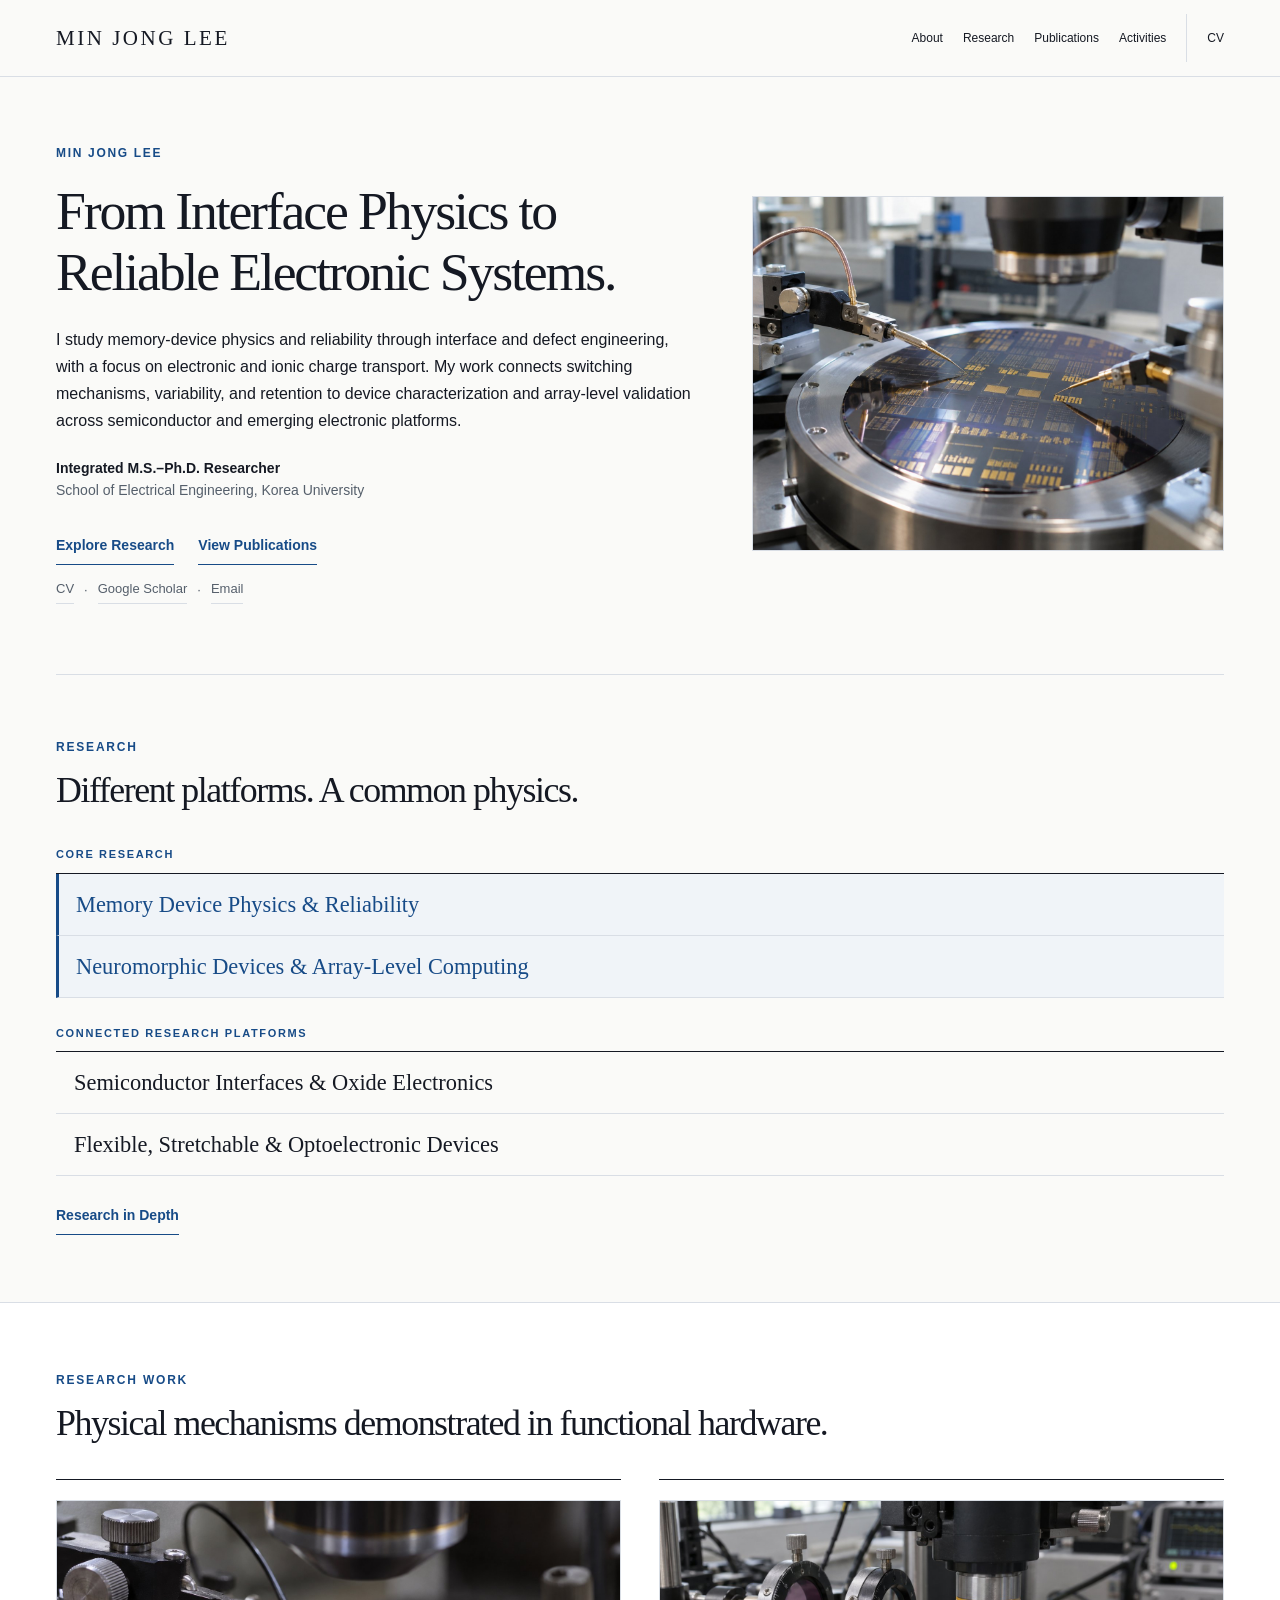
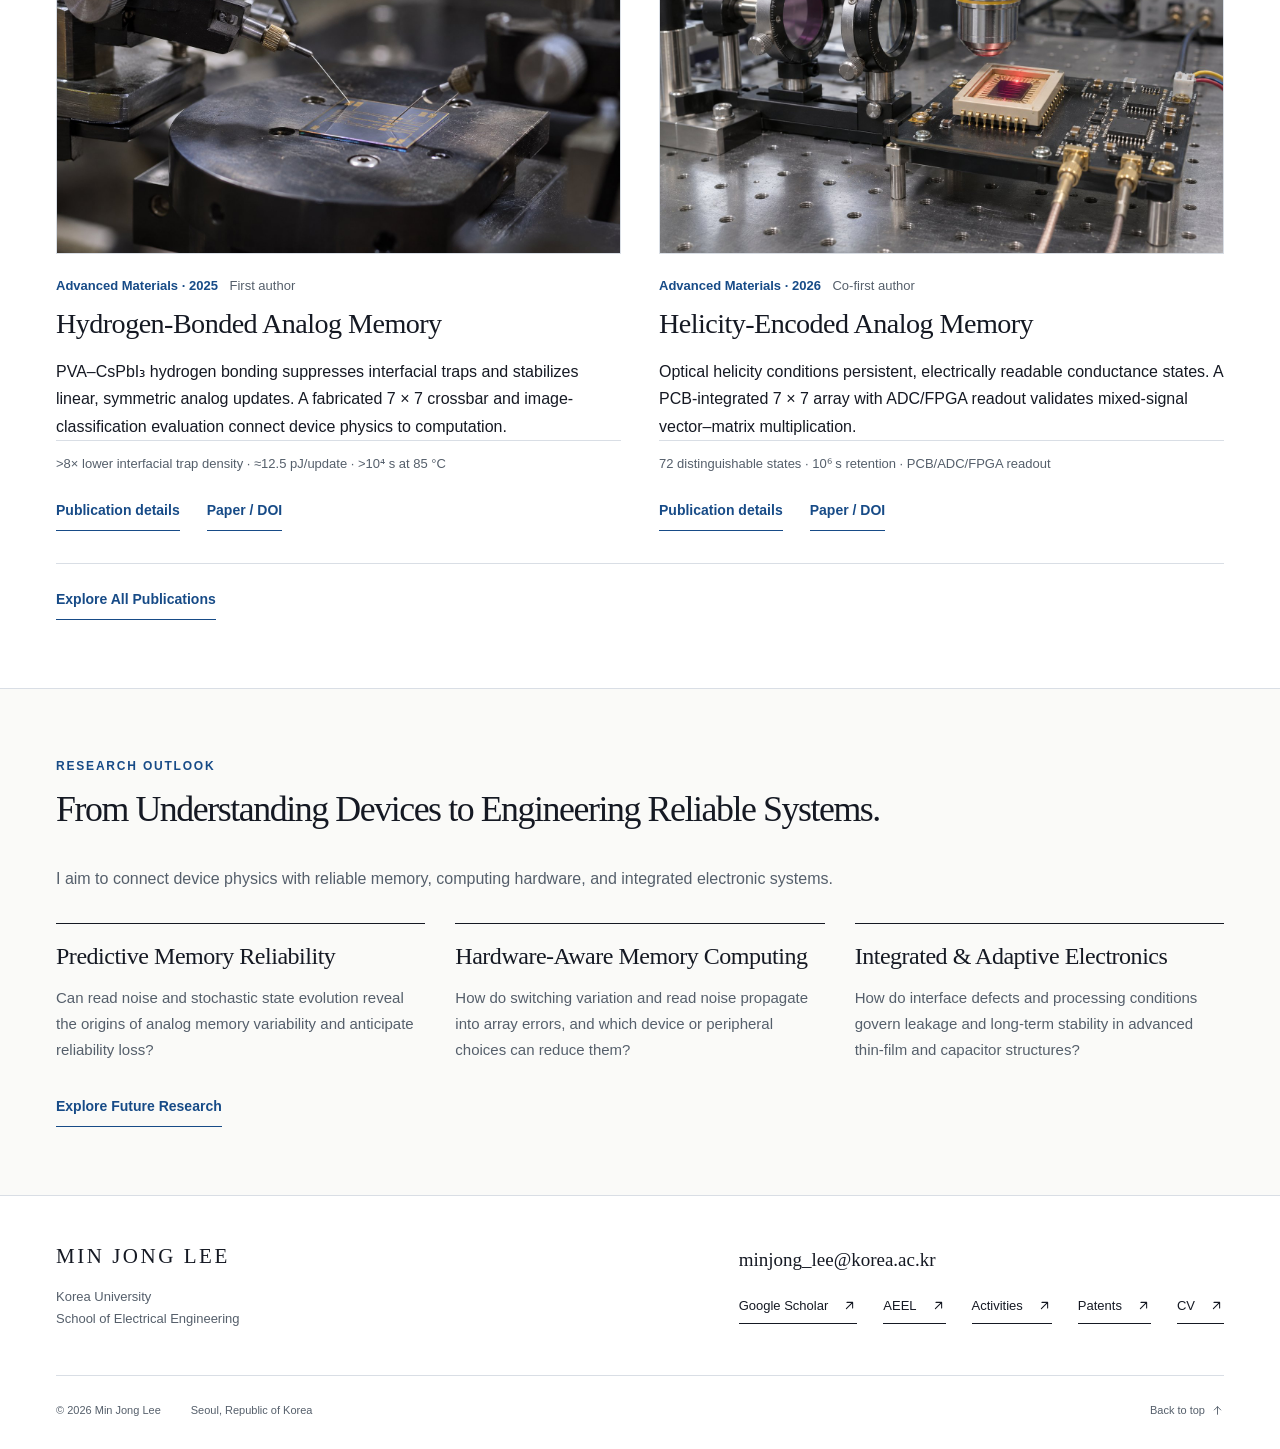
==== commit 6947b7b4: "Polish icons and responsive metadata readability" ====
--- a/index.html
+++ b/index.html
@@ -17,7 +17,7 @@
   <meta property="og:image:alt" content="Min Jong Lee — From Interface Physics to Reliable Electronic Systems">
   <meta name="twitter:card" content="summary_large_image">
   <link rel="icon" type="image/svg+xml" href="favicon.svg">
-  <link rel="stylesheet" href="styles.css?v=20261123-refine-4">
+  <link rel="stylesheet" href="styles.css?v=20261124-polish-1">
   <script src="script.js?v=20261122-research" defer></script>
   <script type="application/ld+json">{"@context":"https://schema.org","@type":"Person","name":"Min Jong Lee","url":"https://minjonglee.github.io/","email":"mailto:minjong_lee@korea.ac.kr","affiliation":{"@type":"CollegeOrUniversity","name":"Korea University"},"sameAs":["https://scholar.google.co.kr/citations?user=-BlGIHUAAAAJ&hl=ko"]}</script>
 
@@ -33,7 +33,7 @@
     <div class="home-hero-grid"><div class="home-hero-copy">
       <p class="home-name">Min Jong Lee</p>
       <h1 id="home-title">From Interface Physics to Reliable Electronic Systems.</h1>
-      <p class="home-deck">I investigate how interfaces, defects, and electronic and ionic transport govern memory-state formation, device variability, and reliability. My research connects physical mechanisms with device engineering, electrical characterization, and array-level validation across semiconductor and emerging electronic platforms.</p>
+      <p class="home-deck">I study memory-device physics and reliability through interface and defect engineering, with a focus on electronic and ionic charge transport. My work connects switching mechanisms, variability, and retention to device characterization and array-level validation across semiconductor and emerging electronic platforms.</p>
       <p class="home-affiliation"><strong>Integrated M.S.–Ph.D. Researcher</strong><br>School of Electrical Engineering, Korea University</p>
       <div class="home-actions"><div class="home-actions-primary"><a class="editorial-link" href="research.html" >Explore Research</a><a class="editorial-link" href="publications.html" >View Publications</a></div><div class="home-actions-secondary"><a href="assets/min-jong-lee-cv.pdf" download aria-label="Download CV">CV</a><span aria-hidden="true">·</span><a href="https://scholar.google.co.kr/citations?user=-BlGIHUAAAAJ&amp;hl=ko" target="_blank" rel="noopener noreferrer">Google Scholar</a><span aria-hidden="true">·</span><a href="mailto:minjong_lee@korea.ac.kr">Email</a></div></div>
     </div><figure class="scientific-visual hero-science"><img src="assets/home-hero-device-physics-v1.jpg" alt="Illustrative semiconductor wafer and probe station scene with contact needles and microscope optics; not a specific research result" width="1448" height="1086" style="object-position:center" fetchpriority="high" decoding="async"></figure></div>
@@ -72,6 +72,6 @@
     <div class="editorial-direction-grid"><article><h3>Predictive Memory Reliability</h3><p>Can read noise and stochastic state evolution reveal the origins of analog memory variability and anticipate reliability loss?</p></article><article><h3>Hardware-Aware Memory Computing</h3><p>How do switching variation and read noise propagate into array errors, and which device or peripheral choices can reduce them?</p></article><article><h3>Integrated &amp; Adaptive Electronics</h3><p>How do interface defects and processing conditions govern leakage and long-term stability in advanced thin-film and capacitor structures?</p></article></div>
     <a class="editorial-link" href="research.html#directions" >Explore Future Research</a>
   </section></main>
-  <footer class="site-footer" id="contact"><div class="shell"><div class="footer-top"><div><a class="brand" href="index.html">MIN JONG LEE</a><p>Korea University<br>School of Electrical Engineering</p></div><div class="footer-contact"><a class="footer-email" href="mailto:minjong_lee@korea.ac.kr">minjong_lee@korea.ac.kr</a><div class="profile-links"><a class="text-link" href="https://scholar.google.co.kr/citations?user=-BlGIHUAAAAJ&amp;hl=ko" >Google Scholar <svg viewBox="0 0 24 24" width="15" height="15" fill="none" stroke="currentColor" stroke-width="1.7" stroke-linecap="round" stroke-linejoin="round" aria-hidden="true" focusable="false"><path d="M7 17 17 7M8 7h9v9"/></svg></a><a class="text-link" href="https://shimgrp.korea.ac.kr/" >AEEL <svg viewBox="0 0 24 24" width="15" height="15" fill="none" stroke="currentColor" stroke-width="1.7" stroke-linecap="round" stroke-linejoin="round" aria-hidden="true" focusable="false"><path d="M7 17 17 7M8 7h9v9"/></svg></a><a class="text-link" href="activities.html" >Activities <svg viewBox="0 0 24 24" width="15" height="15" fill="none" stroke="currentColor" stroke-width="1.7" stroke-linecap="round" stroke-linejoin="round" aria-hidden="true" focusable="false"><path d="M7 17 17 7M8 7h9v9"/></svg></a><a class="text-link" href="patents.html" >Patents <svg viewBox="0 0 24 24" width="15" height="15" fill="none" stroke="currentColor" stroke-width="1.7" stroke-linecap="round" stroke-linejoin="round" aria-hidden="true" focusable="false"><path d="M7 17 17 7M8 7h9v9"/></svg></a><a class="text-link" href="cv.html" >CV <svg viewBox="0 0 24 24" width="15" height="15" fill="none" stroke="currentColor" stroke-width="1.7" stroke-linecap="round" stroke-linejoin="round" aria-hidden="true" focusable="false"><path d="M7 17 17 7M8 7h9v9"/></svg></a></div></div></div><div class="footer-bottom"><span>© <span id="copyright-year">2026</span> Min Jong Lee</span><span>Seoul, Republic of Korea</span><a href="#top">Back to top ↑</a></div></div></footer>
+  <footer class="site-footer" id="contact"><div class="shell"><div class="footer-top"><div><a class="brand" href="index.html">MIN JONG LEE</a><p>Korea University<br>School of Electrical Engineering</p></div><div class="footer-contact"><a class="footer-email" href="mailto:minjong_lee@korea.ac.kr">minjong_lee@korea.ac.kr</a><div class="profile-links"><a class="text-link" href="https://scholar.google.co.kr/citations?user=-BlGIHUAAAAJ&amp;hl=ko" >Google Scholar <svg viewBox="0 0 24 24" width="15" height="15" fill="none" stroke="currentColor" stroke-width="1.7" stroke-linecap="round" stroke-linejoin="round" aria-hidden="true" focusable="false"><path d="M7 17 17 7M8 7h9v9"/></svg></a><a class="text-link" href="https://shimgrp.korea.ac.kr/" >AEEL <svg viewBox="0 0 24 24" width="15" height="15" fill="none" stroke="currentColor" stroke-width="1.7" stroke-linecap="round" stroke-linejoin="round" aria-hidden="true" focusable="false"><path d="M7 17 17 7M8 7h9v9"/></svg></a><a class="text-link" href="activities.html" >Activities <svg viewBox="0 0 24 24" width="15" height="15" fill="none" stroke="currentColor" stroke-width="1.7" stroke-linecap="round" stroke-linejoin="round" aria-hidden="true" focusable="false"><path d="M7 17 17 7M8 7h9v9"/></svg></a><a class="text-link" href="patents.html" >Patents <svg viewBox="0 0 24 24" width="15" height="15" fill="none" stroke="currentColor" stroke-width="1.7" stroke-linecap="round" stroke-linejoin="round" aria-hidden="true" focusable="false"><path d="M7 17 17 7M8 7h9v9"/></svg></a><a class="text-link" href="cv.html" >CV <svg viewBox="0 0 24 24" width="15" height="15" fill="none" stroke="currentColor" stroke-width="1.7" stroke-linecap="round" stroke-linejoin="round" aria-hidden="true" focusable="false"><path d="M7 17 17 7M8 7h9v9"/></svg></a></div></div></div><div class="footer-bottom"><span>© <span id="copyright-year">2026</span> Min Jong Lee</span><span>Seoul, Republic of Korea</span><a href="#top">Back to top <svg viewBox="0 0 24 24" width="15" height="15" fill="none" stroke="currentColor" stroke-width="1.7" stroke-linecap="round" stroke-linejoin="round" aria-hidden="true" focusable="false"><path d="M12 19V5m-6 6 6-6 6 6"/></svg></a></div></div></footer>
 </body>
 </html>
--- a/styles.css
+++ b/styles.css
@@ -58,8 +58,9 @@
 .footer-top>div>p { margin-top:15px; color:var(--muted); font-size:13px; }
 .footer-email { display:inline-block; font-family:var(--serif); font-size:19px; text-decoration:none; overflow-wrap:anywhere; }
 .footer-top .profile-links { margin-top:12px; }
-.footer-bottom { display:flex; gap:30px; align-items:center; border-top:1px solid var(--line); margin-top:45px; padding-top:20px; color:var(--muted); font-size:10px; }
-.footer-bottom a { margin-left:auto; text-decoration:none; padding:5px 0; }
+.footer-bottom { display:flex; gap:30px; align-items:center; border-top:1px solid var(--line); margin-top:45px; padding-top:20px; color:var(--muted); font-size:11px; }
+.footer-bottom a { display:inline-flex; align-items:center; gap:6px; margin-left:auto; text-decoration:none; padding:5px 0; }
+.footer-bottom a svg { flex:none; width:13px; height:13px; }
 
 /* Home: identity, evidence, science, work, present activity. */
 .home-hero { padding-block:74px 82px; border-bottom:1px solid var(--line); }
@@ -213,7 +214,7 @@
 .expertise-row { display:grid; grid-template-columns:minmax(190px,.45fr) minmax(0,1fr); gap:36px; border-top:1px solid var(--line); padding:19px 0 22px; }
 .expertise-row h3 { font-family:var(--serif); font-size:21px; font-weight:400; line-height:1.35; }
 .expertise-row p { color:var(--muted); font-size:13px; line-height:1.65; max-width:700px; }
-.expertise-row .expertise-evidence { font-size:11px; margin-top:7px; }
+.expertise-row .expertise-evidence { font-size:12px; margin-top:7px; }
 .expertise-evidence a { color:var(--accent); text-underline-offset:3px; }
 .research-vision { padding-block:69px 72px; border-bottom:1px solid var(--line); }
 .research-vision h2 { font-size:clamp(32px,3.2vw,42px); max-width:870px; margin-top:9px; }
@@ -232,13 +233,13 @@
 .research-contributions .research-chapter-head>p:last-child { max-width:710px; color:var(--muted); font-size:14px; line-height:1.7; margin-top:12px; }
 .contribution-entry,.research-direction { display:grid; grid-template-columns:minmax(220px,.55fr) minmax(0,1fr); gap:52px; border-top:1px solid var(--line); padding:27px 0 32px; }
 .contribution-heading h3,.research-direction h3 { font-family:var(--serif); font-size:clamp(23px,2.25vw,30px); font-weight:400; line-height:1.28; margin-top:8px; }
-.contribution-journal { color:var(--muted); font-size:12px; line-height:1.55; margin-top:13px; }
+.contribution-journal { color:var(--muted); font-size:13px; line-height:1.55; margin-top:13px; }
 .contribution-body .research-facts { border-top:0; }
 .contribution-body .research-facts>div:first-child { padding-top:0; }
 .contribution-paper { font-size:13px; line-height:1.65; margin-top:18px; }
 .contribution-paper>a:first-child { color:var(--ink); text-underline-offset:3px; }
 .contribution-paper .text-link { font-size:12px; }
-.contribution-source { color:var(--muted); font-size:11px; line-height:1.6; margin-top:7px; }
+.contribution-source { color:var(--muted); font-size:12px; line-height:1.6; margin-top:7px; }
 .platform-evidence { border-top:1px solid var(--ink); margin-top:40px; padding-top:28px; }
 .platform-evidence-heading { display:grid; grid-template-columns:minmax(220px,.55fr) minmax(0,1fr); gap:52px; margin-bottom:18px; }
 .platform-evidence-heading h3 { font-family:var(--serif); font-size:28px; font-weight:400; line-height:1.3; }
@@ -269,7 +270,11 @@
 .project-role,.project-participation { color:var(--muted); font-size:13px; margin-top:2px; }
 .project-summary { color:var(--muted); font-size:15px; line-height:1.6; max-width:760px; margin-top:8px; }
 .project-entry-details { margin-top:10px; }
-.project-entry-details summary,.project-case-details summary { width:fit-content; cursor:pointer; color:var(--accent); font-size:14px; font-weight:600; padding:5px 0; border-bottom:1px solid var(--accent); }
+.project-entry-details summary,.project-case-details summary { display:inline-flex; align-items:center; gap:7px; width:fit-content; list-style:none; cursor:pointer; color:var(--accent); font-size:14px; font-weight:600; padding:5px 0; border-bottom:1px solid var(--accent); }
+.project-entry-details summary::-webkit-details-marker,.project-case-details summary::-webkit-details-marker { display:none; }
+.project-entry-details summary::marker,.project-case-details summary::marker { content:''; }
+.detail-chevron { flex:none; width:14px; height:14px; transition:transform 140ms ease; }
+.project-entry-details[open] .detail-chevron,.project-case-details[open] .detail-chevron,.activity-entry[open] .detail-chevron { transform:rotate(180deg); }
 .project-entry-details summary:focus-visible,.project-case-details summary:focus-visible { outline:2px solid var(--accent); outline-offset:3px; }
 .project-entry-detail-body { max-width:850px; padding:10px 0 2px; }
 .project-program { color:var(--muted); font-size:14px; }
@@ -323,19 +328,19 @@
 .publication-controls input,.publication-controls select { width:100%; min-width:0; height:50px; border:1px solid var(--line); border-radius:2px; background:var(--white); color:var(--ink); padding:0 16px; font:14px var(--sans); }
 .publication-controls input::placeholder { color:#747d88; opacity:1; }
 .publication-controls select { cursor:pointer; }
-.publication-count { color:var(--muted); font-size:12px; margin-top:15px; }
+.publication-count { color:var(--muted); font-size:13px; margin-top:15px; }
 .publication-year { margin-top:46px; }
 .publication-year>h2 { font-size:33px; border-bottom:1px solid var(--line); padding-bottom:15px; }
 .publication-item { padding:17px 0 19px; border-bottom:1px solid var(--line); min-width:0; }
 .publication-topline { display:grid; grid-template-columns:minmax(0,1fr) auto; align-items:start; gap:12px 22px; min-width:0; }
-.publication-meta { display:flex; flex-wrap:wrap; gap:0 9px; align-items:baseline; min-width:0; font-size:12.5px; color:var(--muted); line-height:1.5; }
+.publication-meta { display:flex; flex-wrap:wrap; gap:0 9px; align-items:baseline; min-width:0; font-size:13px; color:var(--muted); line-height:1.5; }
 .publication-source { color:var(--accent); font-size:15.5px; font-weight:600; }
 .publication-meta-separator { color:#a6adb6; }
 .publication-item h3 { font-family:var(--serif); font-size:22px; line-height:1.24; font-weight:400; letter-spacing:-.018em; margin:5px 0 7px; overflow-wrap:anywhere; text-wrap:pretty; }
-.publication-item .authors { color:var(--muted); font-size:12px; line-height:1.65; overflow-wrap:anywhere; }
+.publication-item .authors { color:var(--muted); font-size:13px; line-height:1.65; overflow-wrap:anywhere; }
 .publication-item .authors strong { color:var(--ink); font-weight:700; }
-.publication-author-role { color:var(--accent); font-size:9px; font-weight:600; letter-spacing:.06em; text-transform:uppercase; }
-.publication-author-note { color:var(--muted); font-size:11px; line-height:1.6; margin-top:5px; }
+.publication-author-role { color:var(--accent); font-size:11px; font-weight:600; letter-spacing:.04em; text-transform:uppercase; }
+.publication-author-note { color:var(--muted); font-size:12px; line-height:1.6; margin-top:5px; }
 .publication-press-link { margin-top:8px; }
 .publication-press-link .text-link { font-size:11px; }
 .publication-doi { display:grid; place-items:center; align-self:start; width:32px; height:32px; margin-top:-5px; color:var(--accent); text-decoration:none; }
@@ -356,14 +361,14 @@
 .output-title { font-family:var(--serif); font-size:23px; line-height:1.25; font-weight:400; overflow-wrap:anywhere; margin:8px 0 7px; }
 .output-authors { color:var(--muted); font-size:13px; line-height:1.65; overflow-wrap:anywhere; }
 .output-authors strong { font-weight:600; }
-.output-badge { display:inline-block; border:1px solid #d9e3ed; border-radius:2px; background:#f2f6fa; color:var(--accent); padding:3px 8px; font-size:10px; line-height:1.35; font-weight:600; letter-spacing:.06em; text-transform:uppercase; }
+.output-badge { display:inline-block; border:1px solid #d9e3ed; border-radius:2px; background:#f2f6fa; color:var(--accent); padding:3px 8px; font-size:11px; line-height:1.35; font-weight:600; letter-spacing:.04em; text-transform:uppercase; }
 .output-entry .record-note { margin-top:11px; }
 .output-description { color:var(--muted); font-size:13px; margin-top:12px; }
 .output-entry .text-link { margin-top:11px; }
 .patent-entry .output-title { margin:0 0 6px; }
-.patent-original { color:var(--muted); font-size:12px; line-height:1.6; margin-bottom:5px; overflow-wrap:anywhere; word-break:keep-all; }
-.patent-metadata { color:var(--accent); font-size:12px; font-weight:600; line-height:1.6; margin-top:9px; overflow-wrap:anywhere; }
-.patent-family { display:flex; flex-wrap:wrap; gap:7px 24px; color:var(--muted); font-size:11px; line-height:1.55; margin-top:9px; }
+.patent-original { color:var(--muted); font-size:13px; line-height:1.6; margin-bottom:5px; overflow-wrap:anywhere; word-break:keep-all; }
+.patent-metadata { color:var(--accent); font-size:13px; font-weight:600; line-height:1.6; margin-top:9px; overflow-wrap:anywhere; }
+.patent-family { display:flex; flex-wrap:wrap; gap:7px 24px; color:var(--muted); font-size:12px; line-height:1.55; margin-top:9px; }
 .patent-family>div { display:flex; flex-wrap:wrap; gap:4px 8px; min-width:0; }
 .patent-family dt { color:var(--ink); font-weight:600; }
 .patent-family dd { overflow-wrap:anywhere; }
@@ -437,16 +442,16 @@
 .activity-entry { display:block; border-bottom:1px solid var(--line); padding:23px 0 26px; }
 .activity-summary { display:grid; grid-template-columns:minmax(0,1fr); gap:clamp(22px,4vw,52px); align-items:center; list-style:none; }
 .activity-summary::-webkit-details-marker { display:none; }
+.activity-summary::marker { content:''; }
 details .activity-summary { cursor:pointer; }
 details .activity-summary:hover h3 { color:var(--accent); }
 .activity-summary.has-image { grid-template-columns:minmax(0,46%) minmax(0,1fr); }
 .activity-summary>img { width:100%; aspect-ratio:8/5; object-fit:cover; background:var(--soft); }
-.activity-card-meta { color:var(--accent); font-size:11px; font-weight:600; line-height:1.5; }
+.activity-card-meta { color:var(--accent); font-size:13px; font-weight:600; line-height:1.5; }
 .activity-summary h3 { font-family:var(--serif); font-size:clamp(21px,2vw,26px); line-height:1.3; font-weight:400; margin-top:5px; overflow-wrap:anywhere; }
 .activity-card-description { color:var(--muted); font-size:14px; line-height:1.65; max-width:800px; margin-top:8px; }
-.activity-coverage-count { color:var(--ink); font-size:12px; font-weight:600; margin-top:9px; }
-.activity-detail-cue { display:inline-block; color:var(--accent); font-size:13px; font-weight:600; margin-top:12px; }
-.activity-entry[open] .activity-detail-cue span { display:inline-block; transform:rotate(180deg); }
+.activity-coverage-count { color:var(--ink); font-size:13px; font-weight:600; margin-top:9px; }
+.activity-detail-cue { display:inline-flex; align-items:center; gap:7px; color:var(--accent); font-size:13px; font-weight:600; margin-top:12px; }
 .activity-detail { max-width:860px; margin:22px 0 0 auto; padding:22px 0 0; border-top:1px solid var(--line); }
 .activity-detail>p { color:var(--muted); font-size:14px; line-height:1.7; margin:0 0 17px; }
 .activity-detail .text-link { font-size:12px; }
@@ -464,11 +469,11 @@
 .activity-lightbox { width:min(95vw,1180px); max-height:95dvh; padding:0; border:1px solid var(--line); background:var(--white); color:var(--ink); }
 .activity-lightbox::backdrop { background:rgba(13,24,39,.82); }
 .activity-lightbox-inner { padding:clamp(14px,2vw,25px); }
-.activity-lightbox-close { display:block; margin-left:auto; border:0; background:none; color:var(--accent); padding:8px 0 12px; }
+.activity-lightbox-close { display:flex; align-items:center; gap:6px; width:fit-content; margin-left:auto; border:0; background:none; color:var(--accent); padding:8px 0 12px; }
 .activity-lightbox img { display:block; width:100%; max-height:72dvh; object-fit:contain; background:var(--soft); }
 .activity-lightbox-caption { color:var(--muted); font-size:13px; margin-top:12px; }
 .activity-lightbox-controls { display:flex; justify-content:space-between; gap:20px; margin-top:11px; }
-.activity-lightbox-controls button { border:0; background:none; color:var(--accent); padding:8px 0; font-size:13px; }
+.activity-lightbox-controls button { display:inline-flex; align-items:center; gap:6px; border:0; background:none; color:var(--accent); padding:8px 0; font-size:13px; }
 .activities-gallery .section-intro { margin:12px 0 0; }
 .gallery-grid { display:grid; grid-template-columns:repeat(3,minmax(0,1fr)); gap:27px; }
 .gallery-open { display:block; width:100%; border:0; padding:0; background:var(--soft); overflow:hidden; }
@@ -481,17 +486,17 @@
 .gallery-dialog { width:min(96vw,1100px); max-height:94dvh; padding:0; border:1px solid var(--line); background:var(--white); color:var(--ink); }
 .gallery-dialog::backdrop { background:rgba(13,24,39,.76); }
 .gallery-dialog-inner { padding:22px; }
-.gallery-close { display:block; margin-left:auto; border:0; background:none; color:var(--accent); padding:8px 0; }
+.gallery-close { display:flex; align-items:center; gap:6px; width:fit-content; margin-left:auto; border:0; background:none; color:var(--accent); padding:8px 0; }
 .gallery-dialog img { max-height:68dvh; width:100%; object-fit:contain; background:var(--soft); }
 .gallery-dialog-copy { margin-top:16px; }
 .gallery-dialog-meta { color:var(--accent); font-size:11px; }
 .gallery-dialog-title { font-size:25px; margin-top:4px; }
 .gallery-dialog-caption { font-size:13px; color:var(--muted); margin-top:5px; }
 .gallery-dialog-controls { display:flex; justify-content:space-between; gap:20px; margin-top:15px; }
-.gallery-dialog-controls button { border:0; background:none; color:var(--accent); padding:8px 0; font-size:13px; }
+.gallery-dialog-controls button { display:inline-flex; align-items:center; gap:6px; border:0; background:none; color:var(--accent); padding:8px 0; font-size:13px; }
 
 /* Public CV and print styles. */
-.cv-toolbar { display:flex; gap:30px; align-items:center; flex-wrap:wrap; padding-block:30px; font-size:12px; color:var(--muted); }
+.cv-toolbar { display:flex; gap:30px; align-items:center; flex-wrap:wrap; padding-block:30px; font-size:13px; color:var(--muted); }
 .cv-document { max-width:900px; background:white; padding:60px; margin-bottom:70px; border:1px solid var(--line); font-size:14px; line-height:1.6; }
 .cv-document header { border-bottom:1px solid var(--line); padding-bottom:25px; }
 .cv-document h1 { font-size:46px; margin-bottom:18px; }
@@ -500,7 +505,7 @@
 .cv-document li { padding-left:5px; margin-bottom:14px; }
 .cv-document section>p { margin-bottom:12px; }
 .cv-entry { margin-bottom:17px; }
-.cv-source { margin-top:35px; padding-top:20px; border-top:1px solid var(--line); font-size:11px; color:var(--muted); }
+.cv-source { margin-top:35px; padding-top:20px; border-top:1px solid var(--line); font-size:12px; color:var(--muted); }
 
 @media(hover:hover) { a,button { transition:color 140ms ease,background-color 140ms ease,border-color 140ms ease; } }
 @media(min-width:1001px) { .menu-toggle { display:none; } }
@@ -554,10 +559,10 @@
   .patent-controls input { width:100%; }.patent-filters { gap:7px; }.patent-filters button { padding-inline:12px; }.patent-filing { grid-template-columns:44px minmax(0,1fr); gap:10px; }.patent-filing .text-link { grid-column:2; }
   .publications-hero { padding-block:44px 30px; }.publications-hero p { font-size:14px; }
   .publications-section { padding-bottom:52px; }.publication-controls { grid-template-columns:1fr; gap:10px; }.publication-year { margin-top:37px; }.publication-year>h2 { font-size:29px; }
-  .publication-item { padding-block:16px 17px; }.publication-item h3 { font-size:19px; }.publication-topline { gap:8px 12px; }.publication-meta { font-size:12px; overflow-wrap:anywhere; }.publication-source { font-size:14px; }
+  .publication-item { padding-block:16px 17px; }.publication-item h3 { font-size:19px; }.publication-topline { gap:8px 12px; }.publication-meta { font-size:13px; overflow-wrap:anywhere; }.publication-source { font-size:14px; }
   .about-intro { grid-template-columns:1fr; gap:29px; padding-block:46px 58px; }.about-intro .portrait { max-width:210px; }.about-intro h1 { font-size:47px; }.about-biography { margin-top:24px; }.about-section { padding-block:57px 60px; }.about-entry { grid-template-columns:1fr; gap:5px; padding-block:19px; }.about-entry-date { margin:0; }.award-entry { display:flex; flex-direction:column; gap:4px; }.award-item-year { order:-1; text-align:left; padding:0; }.about-related { display:block; }.about-related .text-link { margin-top:16px; }.activity-row { grid-template-columns:50px 1fr; gap:16px; }.activity-row h3 { font-size:18px; }.activity-summary.has-image { grid-template-columns:1fr; }.activity-detail { margin-left:0; }.activity-coverage ul,.activity-image-grid { grid-template-columns:1fr; }.gallery-grid { grid-template-columns:1fr; gap:25px; }
   .footer-top { display:block; }.footer-top>div+div { margin-top:30px; }.footer-bottom { flex-wrap:wrap; gap:8px 20px; }.footer-bottom>span:nth-child(2) { order:3; width:100%; }
-  .cv-document { padding:28px 20px; }.cv-toolbar { gap:16px 25px; }.cv-document h1 { font-size:37px; }
+  .cv-document { padding:28px 20px; }.cv-toolbar { gap:12px 20px; }.cv-document h1 { font-size:37px; }
 }
 @media(max-width:760px) { .research-expertise { padding-block:52px 58px; }.expertise-row { grid-template-columns:1fr; gap:7px; padding-block:16px 19px; }.expertise-row h3 { font-size:19px; } }
 @media(max-width:760px) { .about-expertise-list { grid-template-columns:1fr; gap:24px; } }
@@ -617,7 +622,7 @@
   .editorial-work .scientific-visual { margin-bottom:22px; }
   .editorial-work .scientific-visual img { aspect-ratio:8/5; object-fit:cover; }
   .editorial-work-copy { display:flex; flex:1; flex-direction:column; }
-  .editorial-meta { color:var(--accent); font-size:12px; font-weight:600; line-height:1.6; }
+  .editorial-meta { color:var(--accent); font-size:13px; font-weight:600; line-height:1.6; }
   .editorial-meta span { color:var(--muted); font-weight:400; margin-left:8px; }
   .editorial-work h3 { font-family:var(--serif); font-weight:400; font-size:clamp(26px,2.2vw,32px); line-height:1.25; margin-top:9px; }
   .editorial-work-description { font-size:16px; line-height:1.7; margin-top:17px; }
